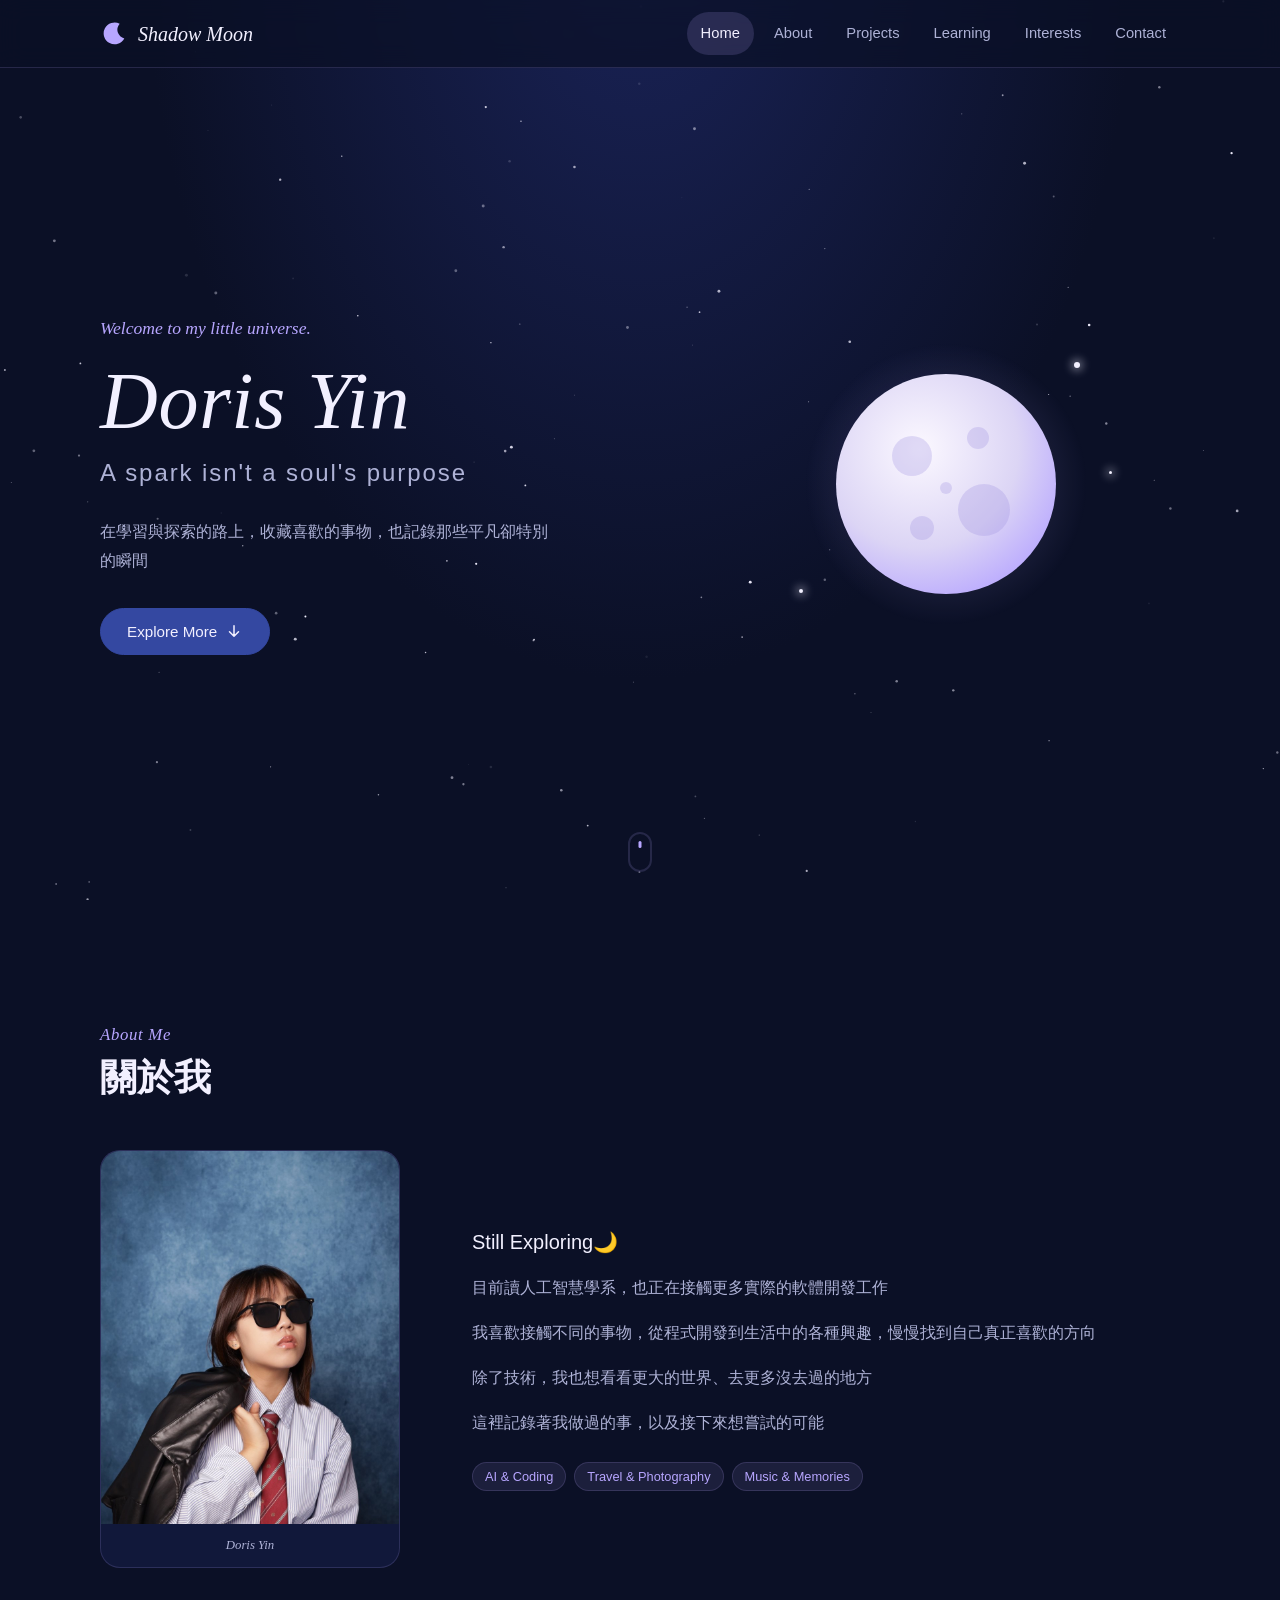
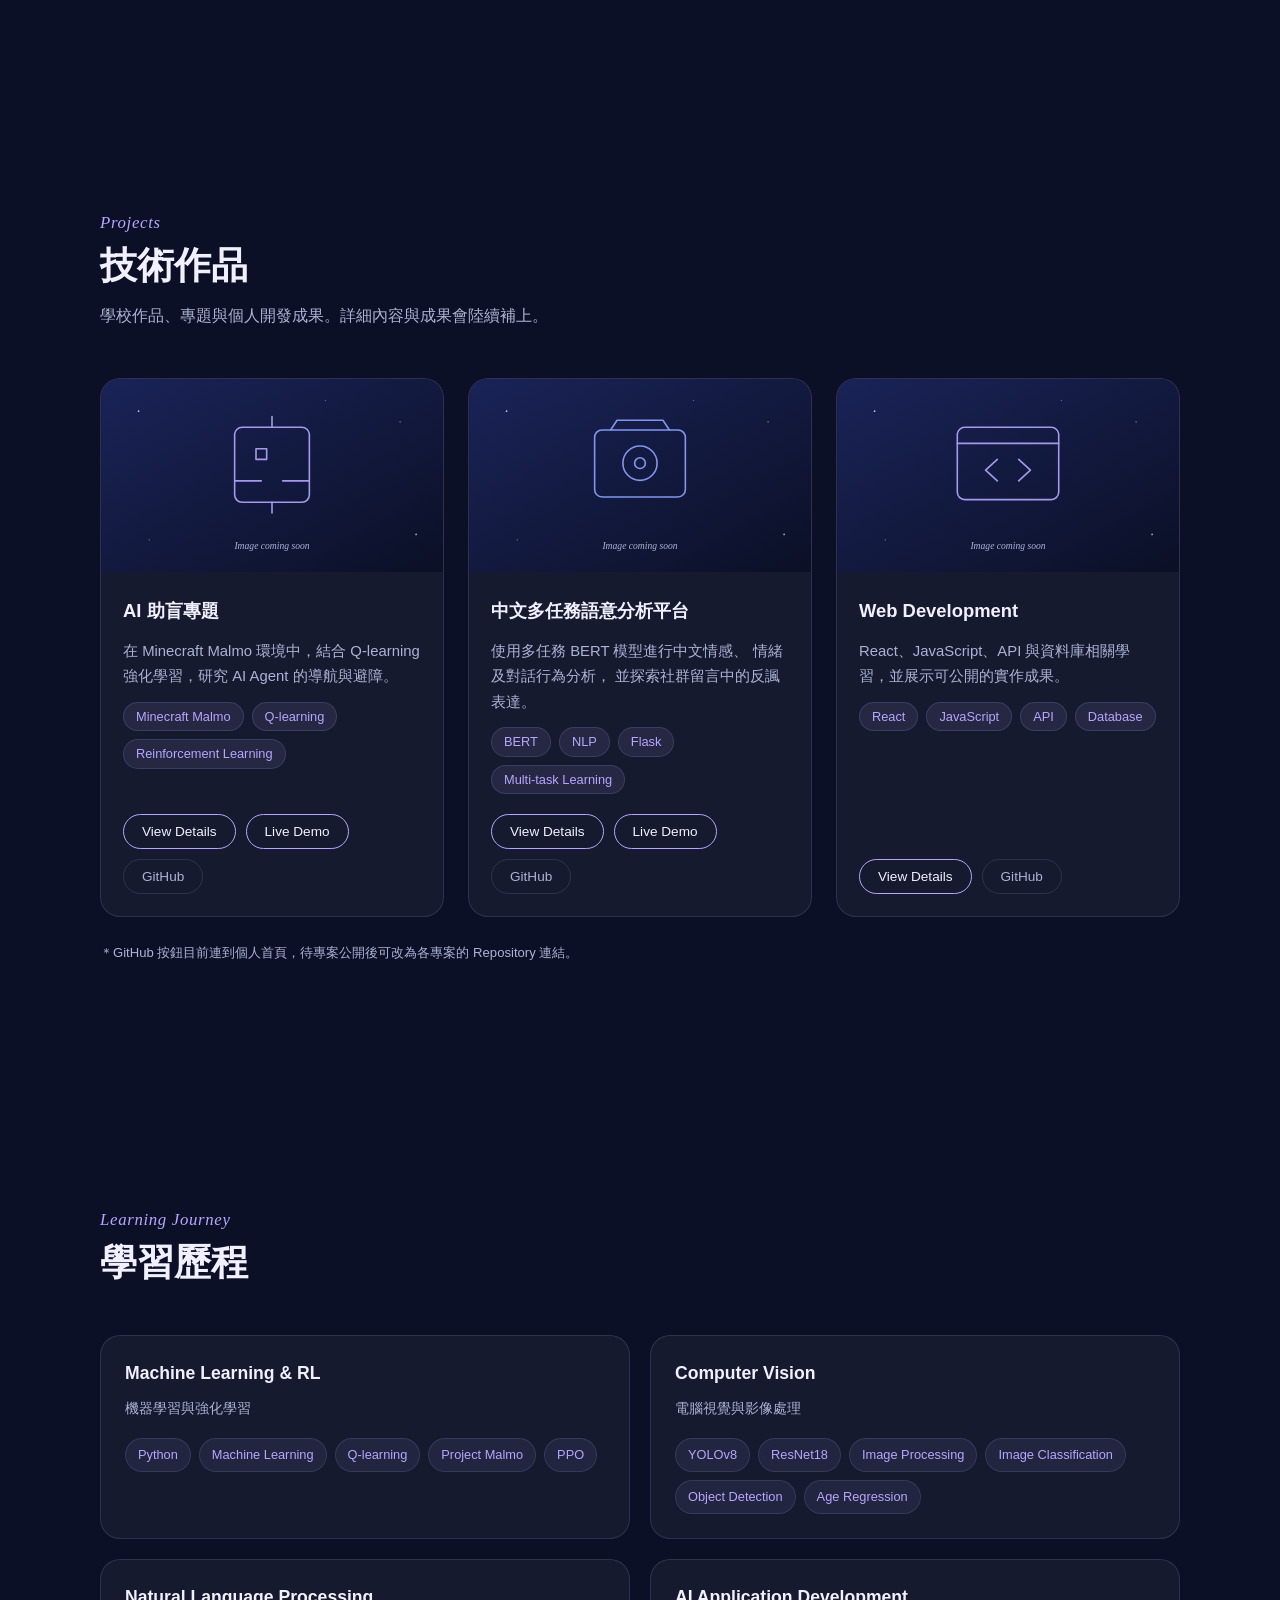
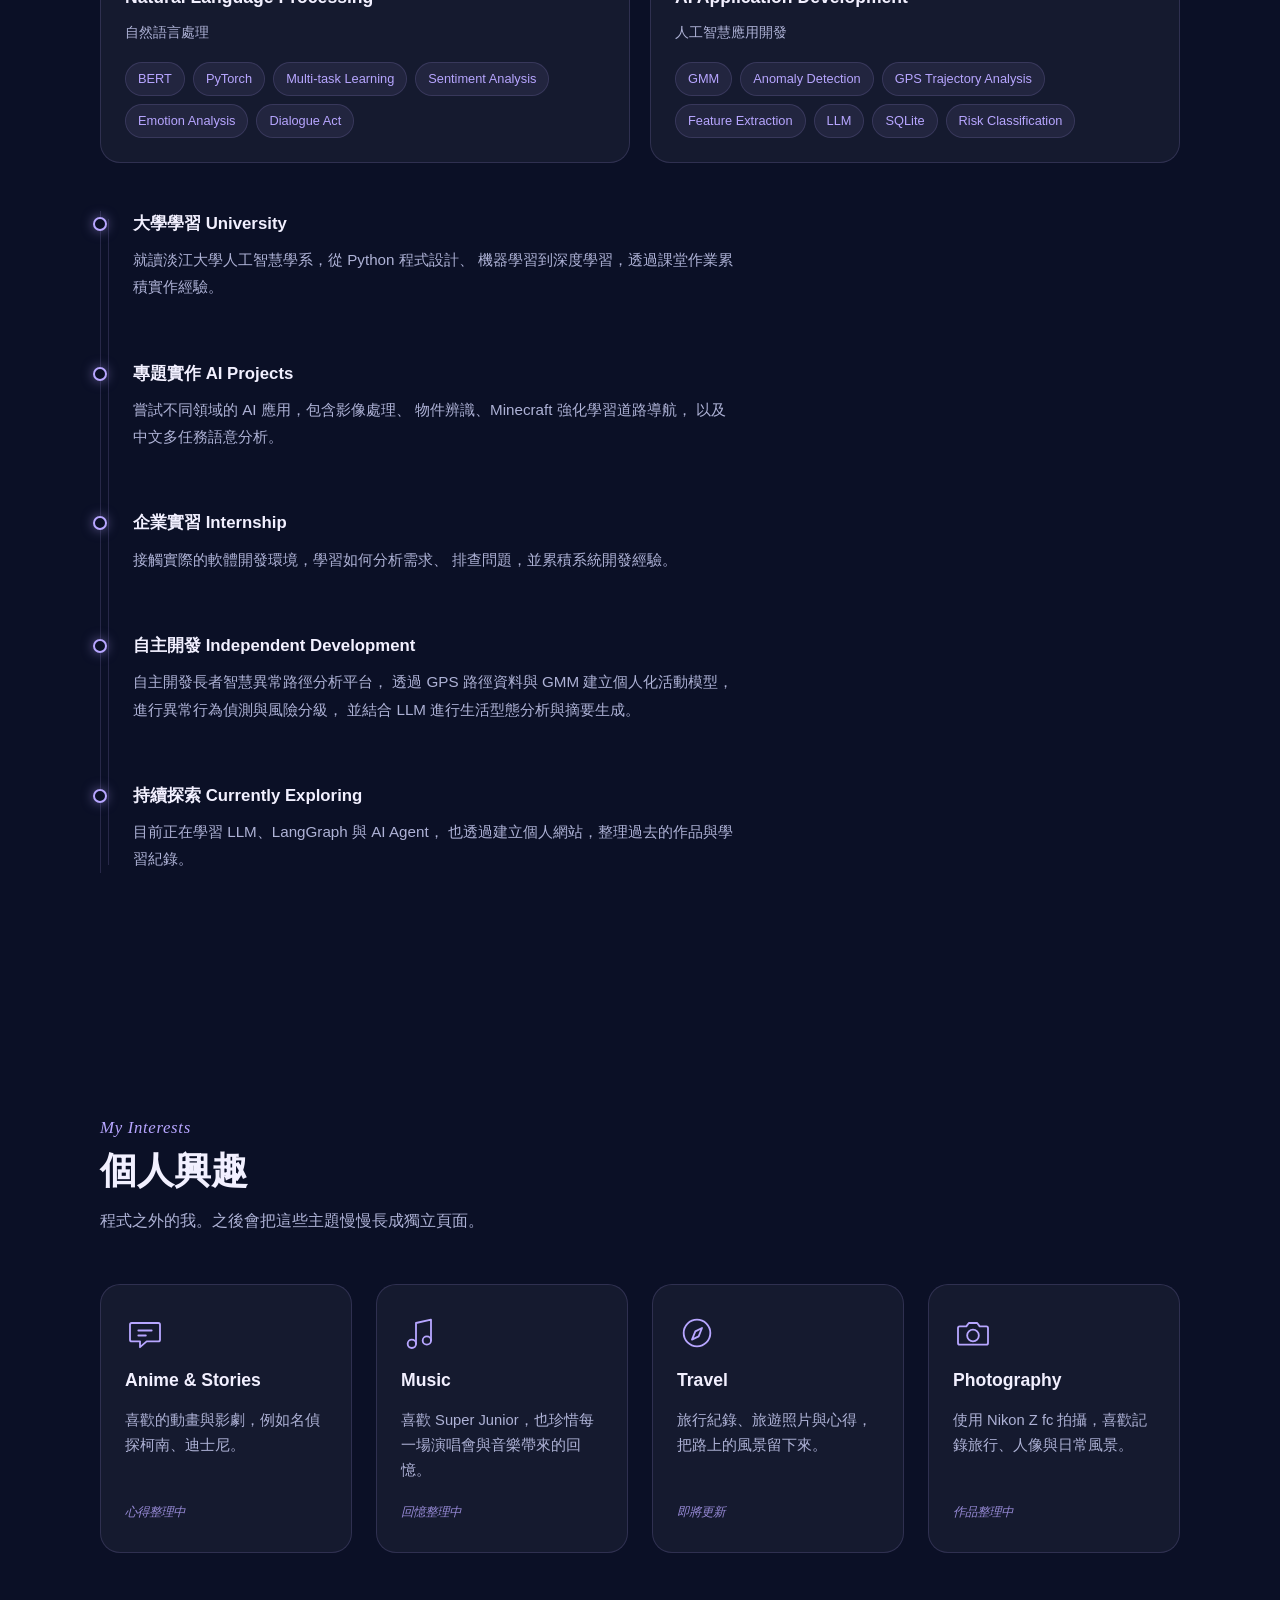
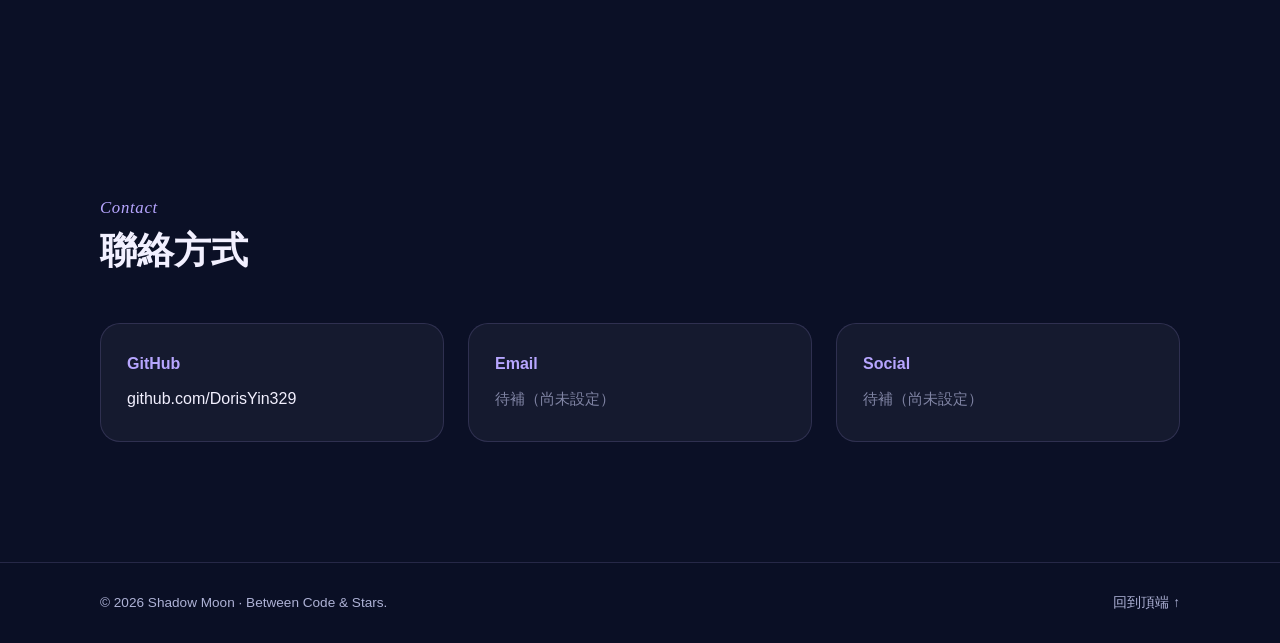
==== index.html @ 11915ebc "Update Shadow Moon" ====
<!DOCTYPE html>
<html lang="zh-Hant-TW">
<head>
  <meta charset="UTF-8">
  <meta name="viewport" content="width=device-width, initial-scale=1">
  <title>Shadow Moon｜Between Code &amp; Stars.</title>
  <meta name="description" content="Shadow Moon 是 DorisYin329 的個人網站：AI 與軟體開發作品、學習歷程，以及動畫、音樂、旅行與攝影的生活紀錄。">
  <meta name="author" content="DorisYin329">
  <meta name="theme-color" content="#0b1026">
  <link rel="canonical" href="https://dorisyin329.github.io/">

  <!-- Open Graph / Twitter -->
  <meta property="og:type" content="website">
  <meta property="og:site_name" content="Shadow Moon">
  <meta property="og:title" content="Shadow Moon｜Between Code & Stars.">
  <meta property="og:description" content="Welcome to my little universe. AI、程式開發與生活紀錄的個人空間。">
  <meta property="og:url" content="https://dorisyin329.github.io/">
  <meta property="og:image" content="https://dorisyin329.github.io/images/og-cover.png">
  <meta property="og:locale" content="zh_TW">
  <meta name="twitter:card" content="summary_large_image">

  <link rel="icon" href="images/favicon.svg" type="image/svg+xml">
  <link rel="stylesheet" href="css/style.css">

  <script type="application/ld+json">
  {
    "@context": "https://schema.org",
    "@type": "WebSite",
    "name": "Shadow Moon",
    "url": "https://dorisyin329.github.io/",
    "inLanguage": "zh-Hant-TW",
    "description": "個人介紹、技術作品集與生活紀錄"
  }
  </script>
</head>
<body>
  <a class="skip-link" href="#main">跳到主要內容</a>
  <canvas id="starfield" aria-hidden="true"></canvas>

  <!-- ============ Header / Nav ============ -->
  <header class="site-header" id="top">
    <div class="container header-inner">
      <a class="logo" href="#home" aria-label="Shadow Moon 回到首頁">
        <svg class="logo-mark" viewBox="0 0 32 32" width="28" height="28" aria-hidden="true">
          <path d="M22.5 4.2A12.5 12.5 0 1 0 27.8 21 10.2 10.2 0 0 1 22.5 4.2Z" fill="currentColor"/>
        </svg>
        <span class="logo-text">Shadow Moon</span>
      </a>

      <button class="nav-toggle" type="button" aria-expanded="false" aria-controls="primary-nav" aria-label="開啟選單">
        <span></span><span></span><span></span>
      </button>

      <nav id="primary-nav" class="primary-nav" aria-label="主要導覽">
        <ul>
          <li><a href="#home" data-section="home">Home</a></li>
          <li><a href="#about" data-section="about">About</a></li>
          <li><a href="#projects" data-section="projects">Projects</a></li>
          <li><a href="#learning" data-section="learning">Learning</a></li>
          <li><a href="#interests" data-section="interests">Interests</a></li>
          <li><a href="#contact" data-section="contact">Contact</a></li>
        </ul>
      </nav>
    </div>
  </header>

  <main id="main">

    <!-- ============ Home ============ -->
    <section class="hero" id="home" aria-labelledby="hero-title">
      <div class="container hero-inner">
        <div class="hero-copy">
          <p class="eyebrow">Welcome to my little universe.</p>
          <h1 id="hero-title">
            <span class="hero-brand">Doris Yin</span>
            <span class="hero-tagline">A spark isn't a soul's purpose</span>
          </h1>
          <p class="hero-text">
            在學習與探索的路上，收藏喜歡的事物，也記錄那些平凡卻特別的瞬間
          </p>
          <a class="btn btn--primary" href="#about">Explore More
            <svg viewBox="0 0 24 24" width="18" height="18" aria-hidden="true"><path d="M12 5v14m0 0-6-6m6 6 6-6" fill="none" stroke="currentColor" stroke-width="2" stroke-linecap="round" stroke-linejoin="round"/></svg>
          </a>
        </div>

        <div class="hero-visual" aria-hidden="true">
          <div class="moon-glow"></div>
          <svg class="moon" viewBox="0 0 240 240" width="240" height="240">
            <defs>
              <radialGradient id="moonFill" cx="38%" cy="34%" r="75%">
                <stop offset="0" stop-color="#fbf8ff"/>
                <stop offset="0.6" stop-color="#dcd5f5"/>
                <stop offset="1" stop-color="#b7a6ff"/>
              </radialGradient>
            </defs>
            <circle cx="120" cy="120" r="110" fill="url(#moonFill)"/>
            <g fill="#9d8fe0" opacity="0.28">
              <circle cx="86" cy="92" r="20"/>
              <circle cx="152" cy="74" r="11"/>
              <circle cx="158" cy="146" r="26"/>
              <circle cx="96" cy="164" r="12"/>
              <circle cx="120" cy="124" r="6"/>
            </g>
          </svg>
          <span class="orbit-star s1"></span>
          <span class="orbit-star s2"></span>
          <span class="orbit-star s3"></span>
        </div>
      </div>
      <a class="scroll-hint" href="#about" aria-label="往下捲動到 About"><span></span></a>
    </section>

    <!-- ============ About ============ -->
    <section class="section" id="about" aria-labelledby="about-title">
      <div class="container">
        <header class="section-head reveal">
          <p class="section-kicker">About Me</p>
          <h2 id="about-title">關於我</h2>
        </header>

        <div class="about-grid">
          <figure class="about-photo reveal">
            <img src="images/profile.jpg" alt="Doris Yin 的個人照片" width="900" height="1138" loading="lazy">
            <figcaption>Doris Yin</figcaption>
          </figure>

          <div class="about-body reveal">
            <p class="lead">Still Exploring🌙</p>
            <p>目前讀人工智慧學系，也正在接觸更多實際的軟體開發工作</p>
            <p>我喜歡接觸不同的事物，從程式開發到生活中的各種興趣，慢慢找到自己真正喜歡的方向</p>
            <p>除了技術，我也想看看更大的世界、去更多沒去過的地方</p>
            <p>這裡記錄著我做過的事，以及接下來想嘗試的可能</p>
            <ul class="chip-row" aria-label="關鍵字">
              <li>AI &amp; Coding</li>
              <li>Travel &amp; Photography</li>
              <li>Music &amp; Memories</li>
            </ul>
          </div>
        </div>
      </div>
    </section>

    <!-- ============ Projects ============ -->
    <section class="section" id="projects" aria-labelledby="projects-title">
      <div class="container">
        <header class="section-head reveal">
          <p class="section-kicker">Projects</p>
          <h2 id="projects-title">技術作品</h2>
          <p class="section-desc">學校作品、專題與個人開發成果。詳細內容與成果會陸續補上。</p>
        </header>

        <div class="card-grid card-grid--3">

          <article class="card project-card reveal">
            <img class="card-media" src="images/project-ai-guide.svg" alt="AI 助盲專題示意圖（佔位圖）" width="640" height="360" loading="lazy">
            <div class="card-body">
              <h3>AI 助盲專題</h3>
              <p>在 Minecraft Malmo 環境中，結合 Q-learning 強化學習，研究 AI Agent 的導航與避障。</p>
              <ul class="tags" aria-label="技術標籤">
                <li>Minecraft Malmo</li><li>Q-learning</li><li>Reinforcement Learning</li>
              </ul>
              <div class="card-actions">
                  <a class="btn btn--small"
                     href="projects/ai-navigation/index.html">
                      View Details
                  </a>

                  <a class="btn btn--small"
                      href="projects/ai-navigation/index.html#demo">
                      Live Demo
                  </a>

                  <a class="btn btn--small btn--ghost"
                      href="https://github.com/DorisYin329/ai-crosswalk-navigation"
                      target="_blank" rel="noopener noreferrer">
                      GitHub
                  </a>
              </div>
            </div>
          </article>

          
          <article class="card project-card reveal">

              <img class="card-media"
                   src="images/project-computer-vision.svg"
                   alt="中文多任務語意分析平台"
                   width="640"
                   height="360"
                   loading="lazy">

              <div class="card-body">

                  <h3>中文多任務語意分析平台</h3>

                  <p>
                      使用多任務 BERT 模型進行中文情感、
                      情緒及對話行為分析，
                      並探索社群留言中的反諷表達。
                  </p>

                  <ul class="tags" aria-label="技術標籤">
                      <li>BERT</li>
                      <li>NLP</li>
                      <li>Flask</li>
                      <li>Multi-task Learning</li>
                  </ul>

                  <div class="card-actions">

                      <a class="btn btn--small"
                         href="projects/sentiment-analysis/index.html">
                          View Details
                      </a>

                      <a class="btn btn--small"
                         href="projects/sentiment-analysis/index.html#demo">
                          Live Demo
                      </a>

                      <a class="btn btn--small btn--ghost"
                         href="https://github.com/DorisYin329/sentiment-irony-analysis"
                         target="_blank"
                         rel="noopener noreferrer">
                          GitHub
                      </a>

                  </div>

              </div>

          </article>


          <article class="card project-card reveal">
            <img class="card-media" src="images/project-web-dev.svg" alt="Web Development 示意圖（佔位圖）" width="640" height="360" loading="lazy">
            <div class="card-body">
              <h3>Web Development</h3>
              <p>React、JavaScript、API 與資料庫相關學習，並展示可公開的實作成果。</p>
              <ul class="tags" aria-label="技術標籤">
                <li>React</li><li>JavaScript</li><li>API</li><li>Database</li>
              </ul>
              <div class="card-actions">
                <button class="btn btn--small" type="button" data-project-details
                  data-title="Web Development"
                  data-summary="React、JavaScript、API 與資料庫相關學習，並展示可公開的實作成果。">View Details</button>
                <a class="btn btn--small btn--ghost" href="https://github.com/DorisYin329" target="_blank" rel="noopener noreferrer">GitHub</a>
              </div>
            </div>
          </article>

        </div>
        <p class="note reveal">＊GitHub 按鈕目前連到個人首頁，待專案公開後可改為各專案的 Repository 連結。</p>
      </div>
    </section>

    <!-- ============ Learning ============ -->
    <section class="section" id="learning" aria-labelledby="learning-title">
      <div class="container">
        <header class="section-head reveal">
          <p class="section-kicker">Learning Journey</p>
          <h2 id="learning-title">學習歷程</h2>
        </header>

        <div class="skill-grid">
          <article class="card skill-card reveal">
            <h3>Machine Learning &amp; RL</h3>
            <p>機器學習與強化學習</p>
            <ul class="tags" aria-label="技術標籤">
            <li>Python</li>
            <li>Machine Learning</li>
            <li>Q-learning</li>
            <li>Project Malmo</li>
            <li>PPO</li>
        </ul>

          </article>

          <!-- 電腦視覺與影像處理 -->
          <article class="skill-card reveal">

              <h3>Computer Vision</h3>

              <p>電腦視覺與影像處理</p>

              <ul class="tags" aria-label="技術標籤">
                  <li>YOLOv8</li>
                  <li>ResNet18</li>
                  <li>Image Processing</li>
                  <li>Image Classification</li>
                  <li>Object Detection</li>
                  <li>Age Regression</li>
              </ul>

          </article>

          <!-- 自然語言處理 -->
          <article class="skill-card reveal">

              <h3>Natural Language Processing</h3>

              <p>自然語言處理</p>

              <ul class="tags" aria-label="技術標籤">
                  <li>BERT</li>
                  <li>PyTorch</li>
                  <li>Multi-task Learning</li>
                  <li>Sentiment Analysis</li>
                  <li>Emotion Analysis</li>
                  <li>Dialogue Act</li>
              </ul>

          </article>

          <!-- 人工智慧應用開發 -->
          <article class="skill-card reveal">

              <h3>AI Application Development</h3>

              <p>人工智慧應用開發</p>

              <ul class="tags" aria-label="技術標籤">
                  <li>GMM</li>
                  <li>Anomaly Detection</li>
                  <li>GPS Trajectory Analysis</li>
                  <li>Feature Extraction</li>
                  <li>LLM</li>
                  <li>SQLite</li>
                  <li>Risk Classification</li>
              </ul>

            
          </article>
        </div>

        <ol class="timeline">

            <li class="reveal">
                <h3>大學學習 University</h3>
                <p>
                   就讀淡江大學人工智慧學系，從 Python 程式設計、
                   機器學習到深度學習，透過課堂作業累積實作經驗。
                </p>
            </li>

            <li class="reveal">
                <h3>專題實作 AI Projects</h3>
                <p>
                    嘗試不同領域的 AI 應用，包含影像處理、
                    物件辨識、Minecraft 強化學習道路導航，
                    以及中文多任務語意分析。
                </p>
            </li>

            <li class="reveal">
                <h3>企業實習 Internship</h3>
                <p>
                    接觸實際的軟體開發環境，學習如何分析需求、
                    排查問題，並累積系統開發經驗。
                </p>
            </li>

            <li class="reveal">
                <h3>自主開發 Independent Development</h3>
                <p>
                    自主開發長者智慧異常路徑分析平台，
                    透過 GPS 路徑資料與 GMM 建立個人化活動模型，
                    進行異常行為偵測與風險分級，
                    並結合 LLM 進行生活型態分析與摘要生成。
                </p>
            </li>

            <li class="reveal">
                <h3>持續探索 Currently Exploring</h3>
                <p>
                    目前正在學習 LLM、LangGraph 與 AI Agent，
                    也透過建立個人網站，整理過去的作品與學習紀錄。
                </p>
            </li>

        </ol>
      </div>
    </section>

    <!-- ============ Interests ============ -->
    <section class="section" id="interests" aria-labelledby="interests-title">
      <div class="container">
        <header class="section-head reveal">
          <p class="section-kicker">My Interests</p>
          <h2 id="interests-title">個人興趣</h2>
          <p class="section-desc">程式之外的我。之後會把這些主題慢慢長成獨立頁面。</p>
        </header>

        <div class="card-grid card-grid--4">
          <article class="card interest-card reveal">
            <svg class="interest-icon" viewBox="0 0 48 48" width="40" height="40" aria-hidden="true"><path d="M8 12h32a2 2 0 0 1 2 2v18a2 2 0 0 1-2 2H26l-8 7v-7H8a2 2 0 0 1-2-2V14a2 2 0 0 1 2-2Z" fill="none" stroke="currentColor" stroke-width="2.2" stroke-linejoin="round"/><path d="M16 21h16M16 27h9" stroke="currentColor" stroke-width="2.2" stroke-linecap="round"/></svg>
            <h3>Anime &amp; Stories</h3>
            <p>喜歡的動畫與影劇，例如名偵探柯南、迪士尼。</p>
            <span class="soon">心得整理中</span>
          </article>
          <article class="card interest-card reveal">
            <svg class="interest-icon" viewBox="0 0 48 48" width="40" height="40" aria-hidden="true"><path d="M18 37V12l18-4v25" fill="none" stroke="currentColor" stroke-width="2.2" stroke-linejoin="round" stroke-linecap="round"/><circle cx="13" cy="37" r="5" fill="none" stroke="currentColor" stroke-width="2.2"/><circle cx="31" cy="33" r="5" fill="none" stroke="currentColor" stroke-width="2.2"/></svg>
            <h3>Music</h3>
            <p>喜歡 Super Junior，也珍惜每一場演唱會與音樂帶來的回憶。</p>
            <span class="soon">回憶整理中</span>
          </article>
          <article class="card interest-card reveal">
            <svg class="interest-icon" viewBox="0 0 48 48" width="40" height="40" aria-hidden="true"><circle cx="24" cy="24" r="16" fill="none" stroke="currentColor" stroke-width="2.2"/><path d="m30 18-4 10-8 4 4-10 8-4Z" fill="none" stroke="currentColor" stroke-width="2.2" stroke-linejoin="round"/></svg>
            <h3>Travel</h3>
            <p>旅行紀錄、旅遊照片與心得，把路上的風景留下來。</p>
            <span class="soon">即將更新</span>
          </article>
          <article class="card interest-card reveal">
            <svg class="interest-icon" viewBox="0 0 48 48" width="40" height="40" aria-hidden="true"><path d="M8 16h8l3-4h10l3 4h8a2 2 0 0 1 2 2v18a2 2 0 0 1-2 2H8a2 2 0 0 1-2-2V18a2 2 0 0 1 2-2Z" fill="none" stroke="currentColor" stroke-width="2.2" stroke-linejoin="round"/><circle cx="24" cy="27" r="7" fill="none" stroke="currentColor" stroke-width="2.2"/></svg>
            <h3>Photography</h3>
            <p>使用 Nikon Z fc 拍攝，喜歡記錄旅行、人像與日常風景。</p>
            <span class="soon">作品整理中</span>
          </article>
        </div>
      </div>
    </section>

    <!-- ============ Contact ============ -->
    <section class="section" id="contact" aria-labelledby="contact-title">
      <div class="container">
        <header class="section-head reveal">
          <p class="section-kicker">Contact</p>
          <h2 id="contact-title">聯絡方式</h2>
        </header>

        <ul class="contact-list">
          <li class="card contact-card reveal">
            <h3>GitHub</h3>
            <a href="https://github.com/DorisYin329" target="_blank" rel="noopener noreferrer">github.com/DorisYin329</a>
          </li>
          <li class="card contact-card contact-card--empty reveal">
            <h3>Email</h3>
            <!-- 填入後：<a href="mailto:你的信箱">你的信箱</a> -->
            <span>待補（尚未設定）</span>
          </li>
          <li class="card contact-card contact-card--empty reveal">
            <h3>Social</h3>
            <!-- 例如 Instagram、LinkedIn 等，填入後改成 <a> 連結 -->
            <span>待補（尚未設定）</span>
          </li>
        </ul>
      </div>
    </section>

  </main>

  <footer class="site-footer">
    <div class="container footer-inner">
      <p>© <span id="year">2026</span> Shadow Moon · Between Code &amp; Stars.</p>
      <a href="#top">回到頂端 ↑</a>
    </div>
  </footer>

  <!-- 專案詳情視窗 -->
  <dialog class="modal" id="project-dialog" aria-labelledby="dialog-title">
    <form method="dialog">
      <button class="modal-close" aria-label="關閉">×</button>
    </form>
    <h3 id="dialog-title"></h3>
    <p id="dialog-summary"></p>
    <p class="modal-placeholder">詳細內容、成果與連結整理中，之後會補上。</p>
  </dialog>

  <noscript><style>.reveal{opacity:1!important;transform:none!important}</style></noscript>
  <script src="js/main.js" defer></script>
</body>
</html>
---- css/style.css ----
/* =========================================================
   Shadow Moon — style.css
   結構：1.Tokens 2.Base 3.Layout 4.Header 5.Hero 6.Sections
         7.Cards 8.Timeline 9.Contact 10.Footer/Modal 11.Motion
   ========================================================= */

/* 1. Design tokens ------------------------------------------------ */
:root {
  --bg: #0b1026;
  --bg-soft: #11183a;
  --royal: #3448a1;
  --moon: #b7a6ff;
  --text: #f2f0ff;
  --text-muted: #aeb2d6;
  --card: rgba(255, 255, 255, 0.045);
  --card-hover: rgba(255, 255, 255, 0.075);
  --line: rgba(183, 166, 255, 0.16);

  --radius: 20px;
  --radius-sm: 12px;
  --space-section: clamp(72px, 10vw, 120px);
  --container: 1080px;
  --header-h: 68px;

  --font-sans: -apple-system, BlinkMacSystemFont, "PingFang TC", "Noto Sans TC",
    "Microsoft JhengHei", "Segoe UI", Roboto, sans-serif;
  --font-serif: "Iowan Old Style", "Palatino Linotype", Palatino, Georgia,
    "Noto Serif TC", serif;
}

/* 2. Base --------------------------------------------------------- */
*, *::before, *::after { box-sizing: border-box; }

html {
  scroll-behavior: smooth;
  scroll-padding-top: var(--header-h);
  -webkit-text-size-adjust: 100%;
}

body {
  margin: 0;
  font-family: var(--font-sans);
  line-height: 1.8;
  color: var(--text);
  background: radial-gradient(ellipse at 50% -10%, #1a2358 0%, var(--bg) 55%) fixed;
  background-color: var(--bg);
  overflow-x: hidden;
}

img, svg { max-width: 100%; display: block; }
h1, h2, h3, p, ul, ol, figure { margin: 0; }
ul, ol { padding: 0; list-style: none; }
a { color: inherit; text-decoration: none; }

:focus-visible {
  outline: 2px solid var(--moon);
  outline-offset: 3px;
  border-radius: 6px;
}

.skip-link {
  position: absolute; left: 12px; top: -60px; z-index: 100;
  background: var(--moon); color: var(--bg);
  padding: 8px 14px; border-radius: 8px; font-weight: 600;
}
.skip-link:focus { top: 12px; }

#starfield {
  position: fixed; inset: 0; z-index: 0;
  width: 100%; height: 100%;
  pointer-events: none;
}

main, .site-footer { position: relative; z-index: 1; }

/* 3. Layout ------------------------------------------------------- */
.container {
  width: min(100% - 40px, var(--container));
  margin-inline: auto;
}

.section { padding-block: var(--space-section); }

.section-head { margin-bottom: 48px; }
.section-kicker {
  font-family: var(--font-serif);
  font-style: italic;
  color: var(--moon);
  letter-spacing: 0.04em;
  font-size: 1.05rem;
}
.section-head h2 {
  font-size: clamp(1.7rem, 4vw, 2.3rem);
  line-height: 1.3;
  margin-top: 4px;
}
.section-desc { color: var(--text-muted); margin-top: 12px; max-width: 560px; }

/* 4. Header ------------------------------------------------------- */
.site-header {
  position: fixed; top: 0; inset-inline: 0; z-index: 50;
  height: var(--header-h);
  background: rgba(11, 16, 38, 0.72);
  backdrop-filter: blur(12px);
  -webkit-backdrop-filter: blur(12px);
  border-bottom: 1px solid var(--line);
}
.header-inner {
  height: 100%;
  display: flex; align-items: center; justify-content: space-between;
}
.logo { display: inline-flex; align-items: center; gap: 10px; color: var(--moon); }
.logo-text {
  font-family: var(--font-serif); font-style: italic;
  font-size: 1.25rem; color: var(--text);
}

.primary-nav ul { display: flex; gap: 6px; }
.primary-nav a {
  display: block; padding: 8px 14px; border-radius: 999px;
  font-size: 0.92rem; color: var(--text-muted);
  transition: color .25s, background .25s;
}
.primary-nav a:hover { color: var(--text); background: var(--card-hover); }
.primary-nav a.is-active { color: var(--text); background: rgba(183, 166, 255, 0.16); }

.nav-toggle {
  display: none;
  width: 44px; height: 44px; padding: 0;
  background: none; border: 0; cursor: pointer;
  flex-direction: column; justify-content: center; align-items: center; gap: 5px;
}
.nav-toggle span {
  width: 22px; height: 2px; background: var(--text); border-radius: 2px;
  transition: transform .3s, opacity .3s;
}
.nav-toggle[aria-expanded="true"] span:nth-child(1) { transform: translateY(7px) rotate(45deg); }
.nav-toggle[aria-expanded="true"] span:nth-child(2) { opacity: 0; }
.nav-toggle[aria-expanded="true"] span:nth-child(3) { transform: translateY(-7px) rotate(-45deg); }

/* 5. Hero --------------------------------------------------------- */
.hero {
  position: relative;
  min-height: 100svh;
  display: flex; align-items: center;
  padding-top: var(--header-h);
}
.hero-inner {
  display: grid; grid-template-columns: 1.1fr 0.9fr;
  align-items: center; gap: 40px;
  padding-block: 48px;
}
.eyebrow {
  font-family: var(--font-serif); font-style: italic;
  color: var(--moon); font-size: 1.1rem; margin-bottom: 12px;
}
.hero h1 { display: flex; flex-direction: column; gap: 6px; }
.hero-brand {
  font-family: var(--font-serif); font-style: italic; font-weight: 400;
  font-size: clamp(2.8rem, 8vw, 5rem); line-height: 1.1; letter-spacing: 0.01em;
}
.hero-tagline {
  font-size: clamp(1.1rem, 2.6vw, 1.5rem);
  color: var(--text-muted); font-weight: 400; letter-spacing: 0.08em;
}
.hero-text { margin: 24px 0 32px; max-width: 460px; color: var(--text-muted); }

.hero-visual {
  position: relative; justify-self: center;
  width: min(100%, 320px); aspect-ratio: 1;
  display: grid; place-items: center;
}
.moon { width: 75%; height: auto; position: relative; animation: float 7s ease-in-out infinite; }
.moon-glow {
  position: absolute; inset: 4%;
  border-radius: 50%;
  background: radial-gradient(circle, rgba(183, 166, 255, 0.28), transparent 68%);
  animation: pulse 6s ease-in-out infinite;
}
.orbit-star {
  position: absolute; width: 6px; height: 6px; border-radius: 50%;
  background: var(--text); box-shadow: 0 0 10px 2px rgba(242, 240, 255, 0.6);
  animation: twinkle 3.5s ease-in-out infinite;
}
.orbit-star.s1 { top: 12%; right: 8%; }
.orbit-star.s2 { bottom: 16%; left: 4%; width: 4px; height: 4px; animation-delay: 1.2s; }
.orbit-star.s3 { top: 46%; right: -2%; width: 3px; height: 3px; animation-delay: 2.2s; }

.scroll-hint {
  position: absolute; bottom: 28px; left: 50%; translate: -50% 0;
  width: 24px; height: 40px; border: 2px solid var(--line); border-radius: 14px;
}
.scroll-hint span {
  position: absolute; top: 7px; left: 50%; translate: -50% 0;
  width: 3px; height: 7px; border-radius: 2px; background: var(--moon);
  animation: scroll-dot 2s ease-in-out infinite;
}

/* Buttons */
.btn {
  display: inline-flex; align-items: center; gap: 8px;
  padding: 12px 26px; border-radius: 999px;
  font: inherit; font-size: 0.95rem; font-weight: 500; line-height: 1.4;
  color: var(--text); background: transparent;
  border: 1px solid var(--moon); cursor: pointer;
  transition: transform .25s, background .25s, box-shadow .25s, color .25s;
}
.btn:hover { transform: translateY(-2px); background: rgba(183, 166, 255, 0.14); }
.btn--primary { background: var(--royal); border-color: var(--royal); }
.btn--primary:hover { background: #5873f5; box-shadow: 0 8px 24px rgba(67, 97, 238, 0.4); }
.btn--small { padding: 7px 18px; font-size: 0.85rem; }
.btn--ghost { border-color: var(--line); color: var(--text-muted); }
.btn--ghost:hover { color: var(--text); border-color: var(--moon); }

/* 6. About -------------------------------------------------------- */
.about-grid {
  display: grid; grid-template-columns: 300px 1fr; gap: clamp(32px, 6vw, 72px);
  align-items: center;
}
.about-photo {
  border-radius: var(--radius); overflow: hidden;
  background: var(--bg-soft); border: 1px solid var(--line);
}
.about-photo img { width: 100%; height: auto; aspect-ratio: 4 / 5; object-fit: cover; }
.about-photo figcaption {
  padding: 10px 16px; font-size: 0.8rem; color: var(--text-muted);
  text-align: center; font-family: var(--font-serif); font-style: italic;
}
.about-body { display: grid; gap: 16px; color: var(--text-muted); }
.about-body .lead { color: var(--text); font-size: 1.25rem; line-height: 1.6; }

.chip-row, .tags { display: flex; flex-wrap: wrap; gap: 8px; }
.chip-row { margin-top: 8px; }
.chip-row li, .tags li {
  padding: 3px 12px; border-radius: 999px; font-size: 0.8rem; line-height: 1.7;
  color: var(--moon); background: rgba(183, 166, 255, 0.1);
  border: 1px solid var(--line);
}

/* 7. Cards -------------------------------------------------------- */
.card {
  background: var(--card);
  border: 1px solid var(--line);
  border-radius: var(--radius);
  transition: transform .3s, background .3s, border-color .3s, box-shadow .3s;
}
.card:hover {
  transform: translateY(-4px);
  background: var(--card-hover);
  border-color: rgba(183, 166, 255, 0.4);
  box-shadow: 0 14px 36px rgba(0, 0, 0, 0.28);
}

.card-grid { display: grid; gap: 24px; }
.card-grid--3 { grid-template-columns: repeat(3, 1fr); }
.card-grid--4 { grid-template-columns: repeat(4, 1fr); }

.project-card { overflow: hidden; display: flex; flex-direction: column; }
.card-media { width: 100%; height: auto; aspect-ratio: 16 / 9; object-fit: cover; }
.card-body { padding: 22px; display: flex; flex-direction: column; gap: 12px; flex: 1; }
.card-body h3 { font-size: 1.15rem; }
.card-body p { color: var(--text-muted); font-size: 0.93rem; line-height: 1.7; }
.card-actions { display: flex; gap: 10px; margin-top: auto; padding-top: 8px; }
.note { margin-top: 24px; font-size: 0.82rem; color: var(--text-muted); opacity: 0.8; }

.skill-grid {
  display: grid; grid-template-columns: repeat(4, 1fr); gap: 20px;
}
.skill-card { padding: 22px; display: grid; gap: 14px; align-content: start; }
.skill-card h3 { font-size: 1rem; font-weight: 600; }

.interest-card { padding: 28px 24px; display: flex; flex-direction: column; gap: 12px; }
.interest-icon { color: var(--moon); }
.interest-card h3 { font-size: 1.1rem; }
.interest-card p { color: var(--text-muted); font-size: 0.92rem; line-height: 1.7; }
.soon {
  margin-top: auto; padding-top: 6px;
  font-size: 0.78rem; color: var(--moon); opacity: 0.8;
  font-family: var(--font-serif); font-style: italic;
}

/* 8. Timeline ----------------------------------------------------- */
.timeline {
  margin-top: 56px; position: relative;
  display: grid; gap: 28px;
  padding-left: 32px; max-width: 640px;
}
.timeline::before {
  content: ""; position: absolute; left: 7px; top: 8px; bottom: 8px;
  width: 1px; background: var(--line);
}
.timeline-item { position: relative; }
.timeline-dot {
  position: absolute; left: -32px; top: 8px;
  width: 15px; height: 15px; border-radius: 50%;
  background: var(--bg); border: 2px solid var(--moon);
  box-shadow: 0 0 12px rgba(183, 166, 255, 0.5);
}
.timeline-item h3 { font-size: 1.05rem; }
.timeline-item p { color: var(--text-muted); font-size: 0.93rem; margin-top: 4px; }

/* 9. Contact ------------------------------------------------------ */
.contact-list { display: grid; grid-template-columns: repeat(3, 1fr); gap: 24px; }
.contact-card { padding: 26px; display: grid; gap: 6px; }
.contact-card h3 { font-size: 1rem; color: var(--moon); font-weight: 600; }
.contact-card a { word-break: break-all; border-bottom: 1px solid transparent; justify-self: start; transition: border-color .25s; }
.contact-card a:hover { border-bottom-color: var(--moon); }
.contact-card--empty span { color: var(--text-muted); opacity: 0.7; font-size: 0.93rem; }

/* 10. Footer & Modal --------------------------------------------- */
.site-footer { border-top: 1px solid var(--line); padding-block: 28px; background: rgba(11, 16, 38, 0.6); }
.footer-inner {
  display: flex; justify-content: space-between; align-items: center; gap: 16px; flex-wrap: wrap;
  font-size: 0.85rem; color: var(--text-muted);
}
.footer-inner a:hover { color: var(--text); }

.modal {
  width: min(92vw, 460px); padding: 32px 28px 28px;
  color: var(--text); background: var(--bg-soft);
  border: 1px solid var(--line); border-radius: var(--radius);
  box-shadow: 0 24px 64px rgba(0, 0, 0, 0.5);
}
.modal::backdrop { background: rgba(5, 8, 22, 0.7); backdrop-filter: blur(4px); }
.modal h3 { font-size: 1.25rem; margin-bottom: 10px; }
.modal p { color: var(--text-muted); font-size: 0.95rem; }
.modal-placeholder { margin-top: 14px; font-size: 0.85rem !important; opacity: 0.75; }
.modal-close {
  position: absolute; top: 10px; right: 12px;
  width: 36px; height: 36px; border-radius: 50%;
  background: none; border: 0; color: var(--text-muted);
  font-size: 1.6rem; line-height: 1; cursor: pointer;
}
.modal-close:hover { color: var(--text); background: var(--card-hover); }

/* 11. Motion ------------------------------------------------------ */
@keyframes float { 0%, 100% { transform: translateY(0); } 50% { transform: translateY(-10px); } }
@keyframes pulse { 0%, 100% { opacity: .75; transform: scale(1); } 50% { opacity: 1; transform: scale(1.06); } }
@keyframes twinkle { 0%, 100% { opacity: .3; } 50% { opacity: 1; } }
@keyframes scroll-dot { 0% { opacity: 0; transform: translateY(0); } 40% { opacity: 1; } 100% { opacity: 0; transform: translateY(14px); } }

/* 捲動顯示：只有在 JS 啟用時才隱藏，確保無 JS 仍可閱讀 */
.js .reveal { opacity: 0; transform: translateY(24px); transition: opacity .7s ease, transform .7s ease; }
.js .reveal.is-visible { opacity: 1; transform: none; }
/* 避免 reveal 的 transform 與卡片 hover 衝突 */
.js .card.reveal.is-visible:hover { transform: translateY(-4px); }

@media (prefers-reduced-motion: reduce) {
  html { scroll-behavior: auto; }
  *, *::before, *::after { animation: none !important; transition: none !important; }
  .js .reveal { opacity: 1; transform: none; }
}

/* 12. Responsive -------------------------------------------------- */
@media (max-width: 960px) {
  .card-grid--3 { grid-template-columns: repeat(2, 1fr); }
  .card-grid--4, .skill-grid { grid-template-columns: repeat(2, 1fr); }
  .contact-list { grid-template-columns: 1fr; }
}

@media (max-width: 820px) {
  .nav-toggle { display: inline-flex; }
  .primary-nav {
    position: absolute; top: var(--header-h); inset-inline: 0;
    background: rgba(11, 16, 38, 0.97); border-bottom: 1px solid var(--line);
    padding: 12px 20px 20px;
    display: none;
  }
  .primary-nav.is-open { display: block; }
  .primary-nav ul { flex-direction: column; gap: 2px; }
  .primary-nav a { padding: 12px 14px; font-size: 1rem; }

  .hero-inner { grid-template-columns: 1fr; text-align: center; gap: 8px; }
  .hero-visual { order: -1; width: min(60vw, 240px); }
  .hero-text { margin-inline: auto; }
  .scroll-hint { display: none; }

  .about-grid { grid-template-columns: 1fr; }
  .about-photo { max-width: 260px; margin-inline: auto; }
}

@media (max-width: 600px) {
  .card-grid--3, .card-grid--4, .skill-grid { grid-template-columns: 1fr; }
  .section-head { margin-bottom: 36px; }
}

.card-actions {
    flex-wrap: wrap;
}


/* ==============================
   Learning Journey - Skill Cards
   ============================== */

.skill-grid {
    display: grid;
    grid-template-columns: repeat(2, minmax(0, 1fr));
    gap: 20px;
    margin-bottom: 40px;
}

.skill-card {
    display: flex;
    flex-direction: column;
    gap: 10px;

    padding: 24px;

    background: var(--card);
    border: 1px solid var(--line);
    border-radius: var(--radius);

    transition:
        transform 0.25s ease,
        border-color 0.25s ease,
        background 0.25s ease;
}

.skill-card:hover {
    transform: translateY(-4px);
    border-color: rgba(183, 166, 255, 0.4);
    background: rgba(183, 166, 255, 0.07);
}

.skill-card h3 {
    margin: 0;
    color: var(--text);
    font-size: 1.1rem;
    line-height: 1.5;
}

.skill-card p {
    margin: 0;
    color: var(--text-muted);
    font-size: 0.9rem;
}

.skill-card .tags {
    display: flex;
    flex-wrap: wrap;
    gap: 8px;

    margin: 6px 0 0;
    padding: 0;

    list-style: none;
}

.skill-card .tags li {
    padding: 5px 12px;

    background: rgba(183, 166, 255, 0.08);
    border: 1px solid rgba(183, 166, 255, 0.15);
    border-radius: 999px;

    color: var(--moon);
    font-size: 0.8rem;
}

/* 手機版 */

@media (max-width: 600px) {
    .skill-grid {
        grid-template-columns: 1fr;
        gap: 16px;
    }

    .skill-card {
        padding: 20px;
    }
}

/* ==============================
   Learning Journey - Timeline
   ============================== */

.timeline {
    position: relative;
    list-style: none;
    margin: 48px 0 0;
    padding: 0 0 0 32px;
    border-left: 1px solid var(--line);
}

.timeline > li {
    position: relative;
    padding: 0 0 32px;
    margin: 0;
}

/* 紫色發光圓點 */
.timeline > li::before {
    content: "";
    position: absolute;

    left: -40px;
    top: 6px;

    width: 14px;
    height: 14px;

    background: var(--bg);
    border: 2px solid var(--moon);
    border-radius: 50%;

    box-shadow: 0 0 12px rgba(183, 166, 255, 0.5);
}

/* 時間軸標題 */
.timeline > li h3 {
    margin: 0 0 10px;
    color: var(--text);
    font-size: 1.05rem;
    font-weight: 600;
    line-height: 1.5;
}

/* 時間軸內文 */
.timeline > li p {
    margin: 0;
    color: var(--text-muted);
    font-size: 0.95rem;
    line-height: 1.8;
}

/* 最後一個項目 */
.timeline > li:last-child {
    padding-bottom: 0;
}
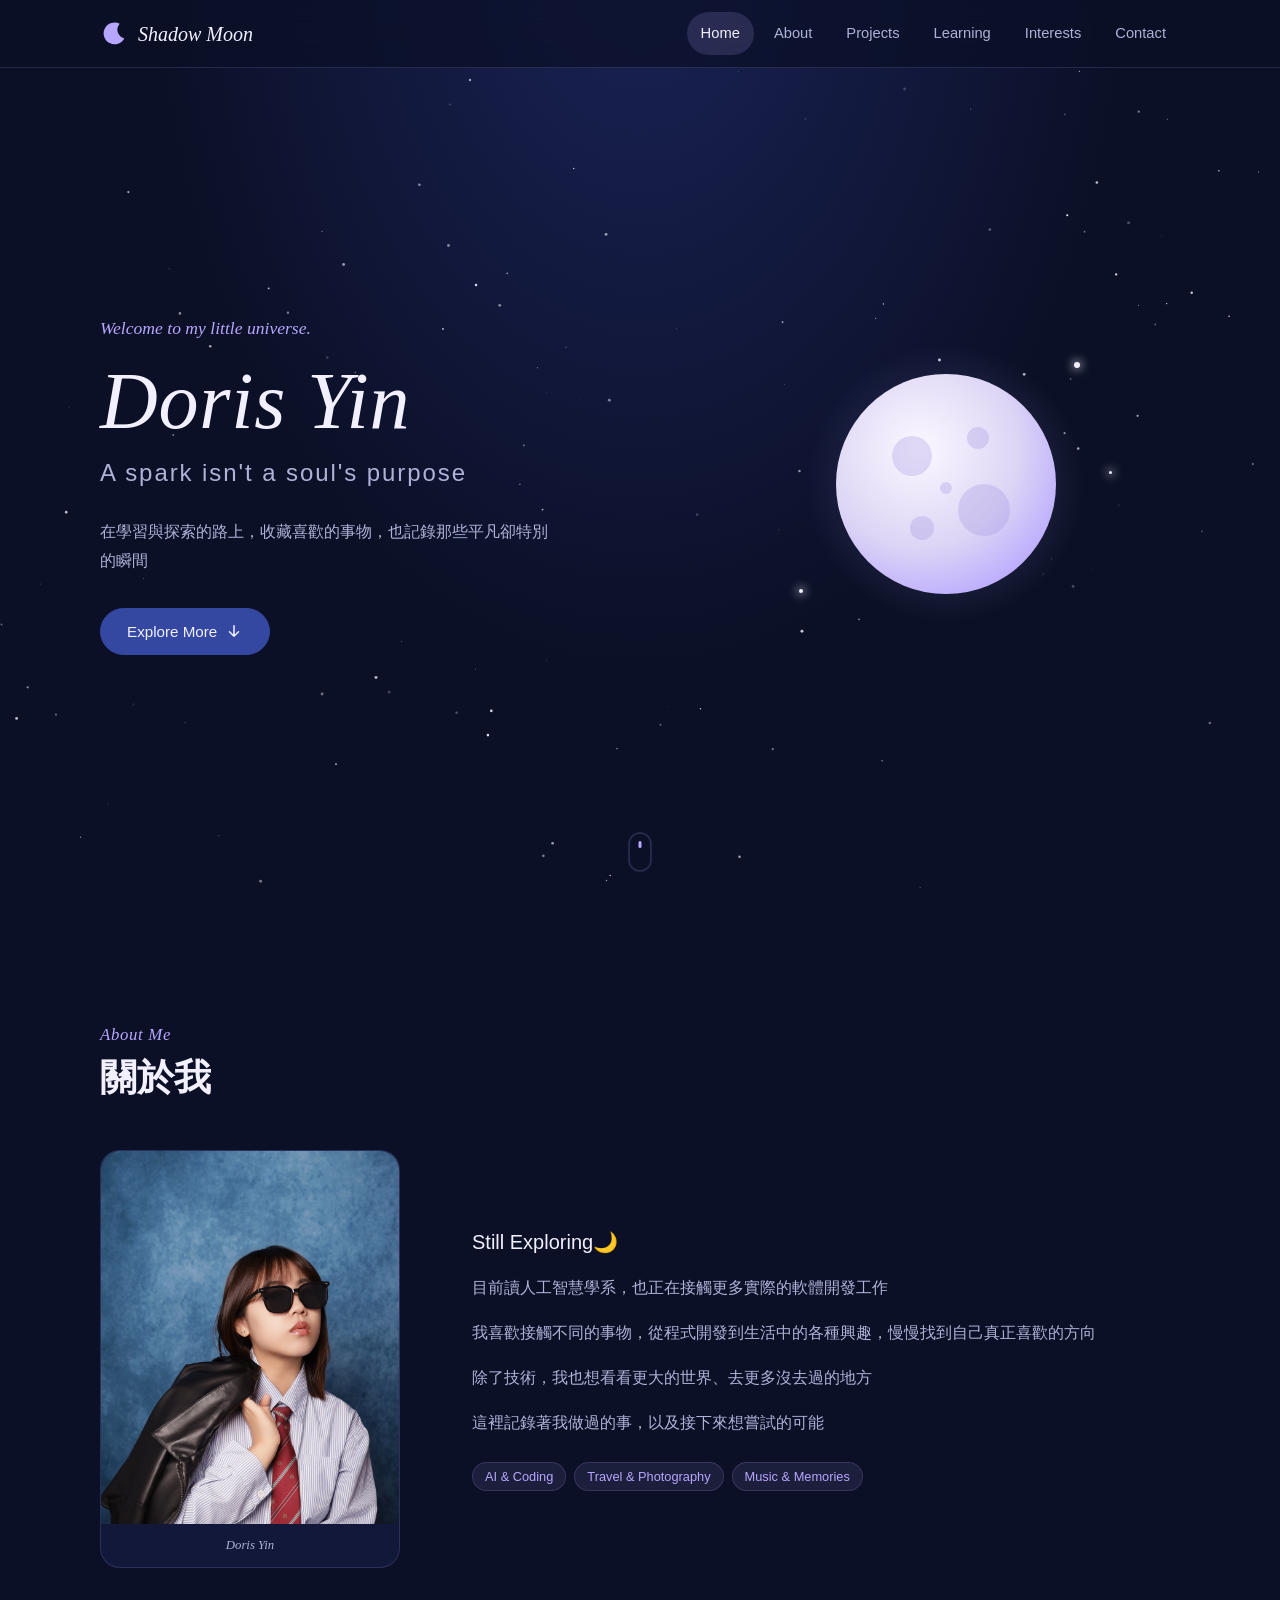
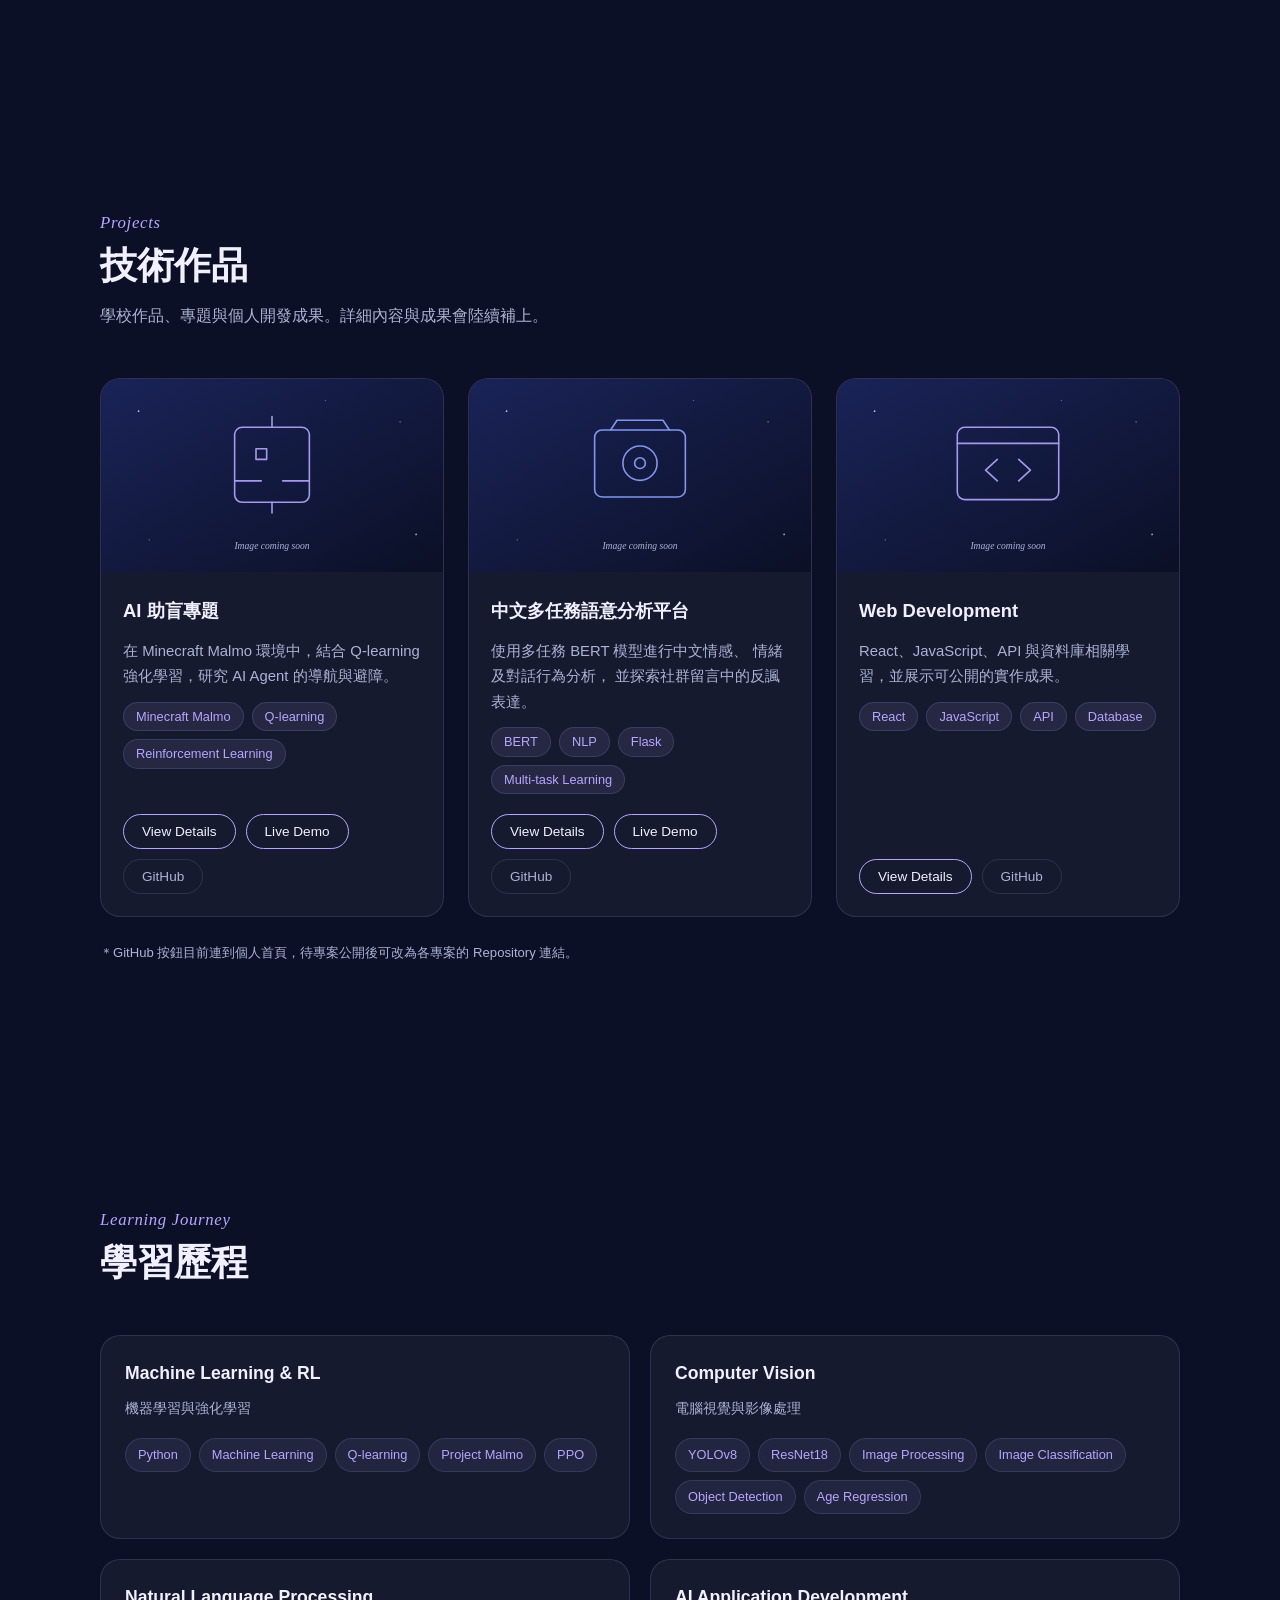
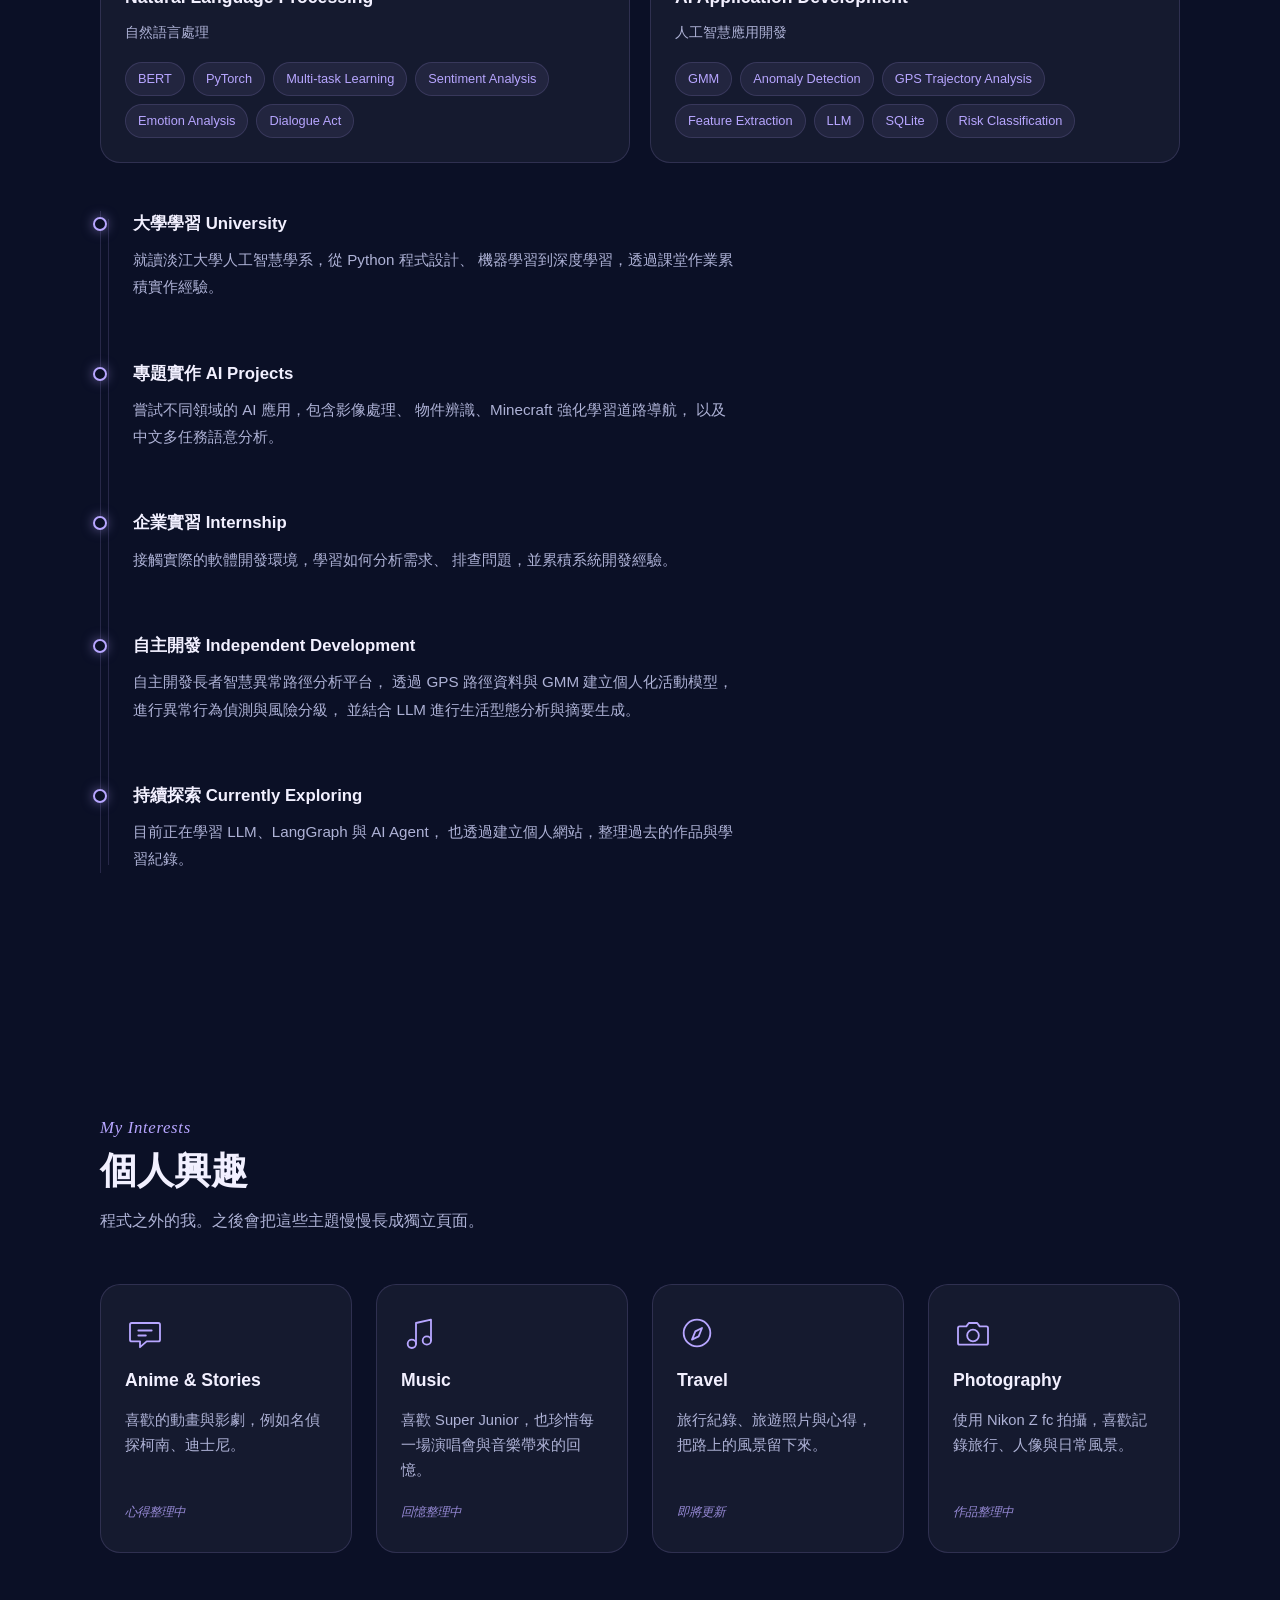
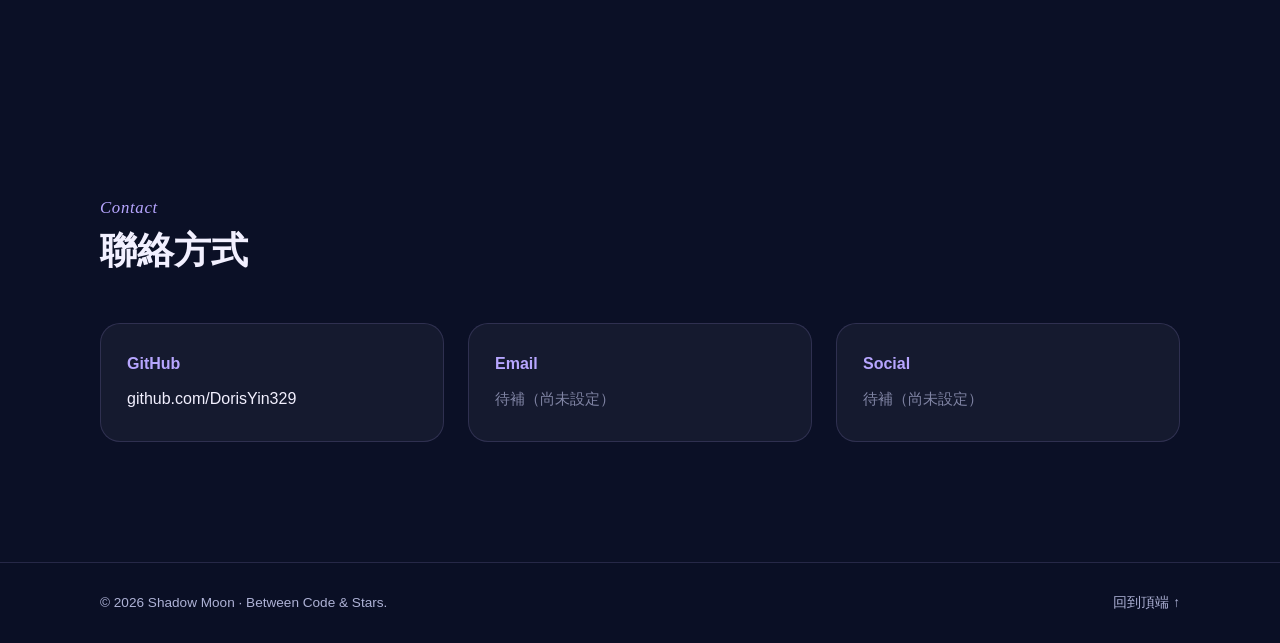
==== commit ac6c12d6: "Update profile photo" ====
--- a/index.html
+++ b/index.html
@@ -120,7 +120,7 @@
 
         <div class="about-grid">
           <figure class="about-photo reveal">
-            <img src="images/profile.jpg" alt="Doris Yin 的個人照片" width="900" height="1138" loading="lazy">
+            <img src="images/profile-new.JPG" alt="Doris Yin 的個人照片" width="900" height="1138" loading="lazy">
             <figcaption>Doris Yin</figcaption>
           </figure>
 
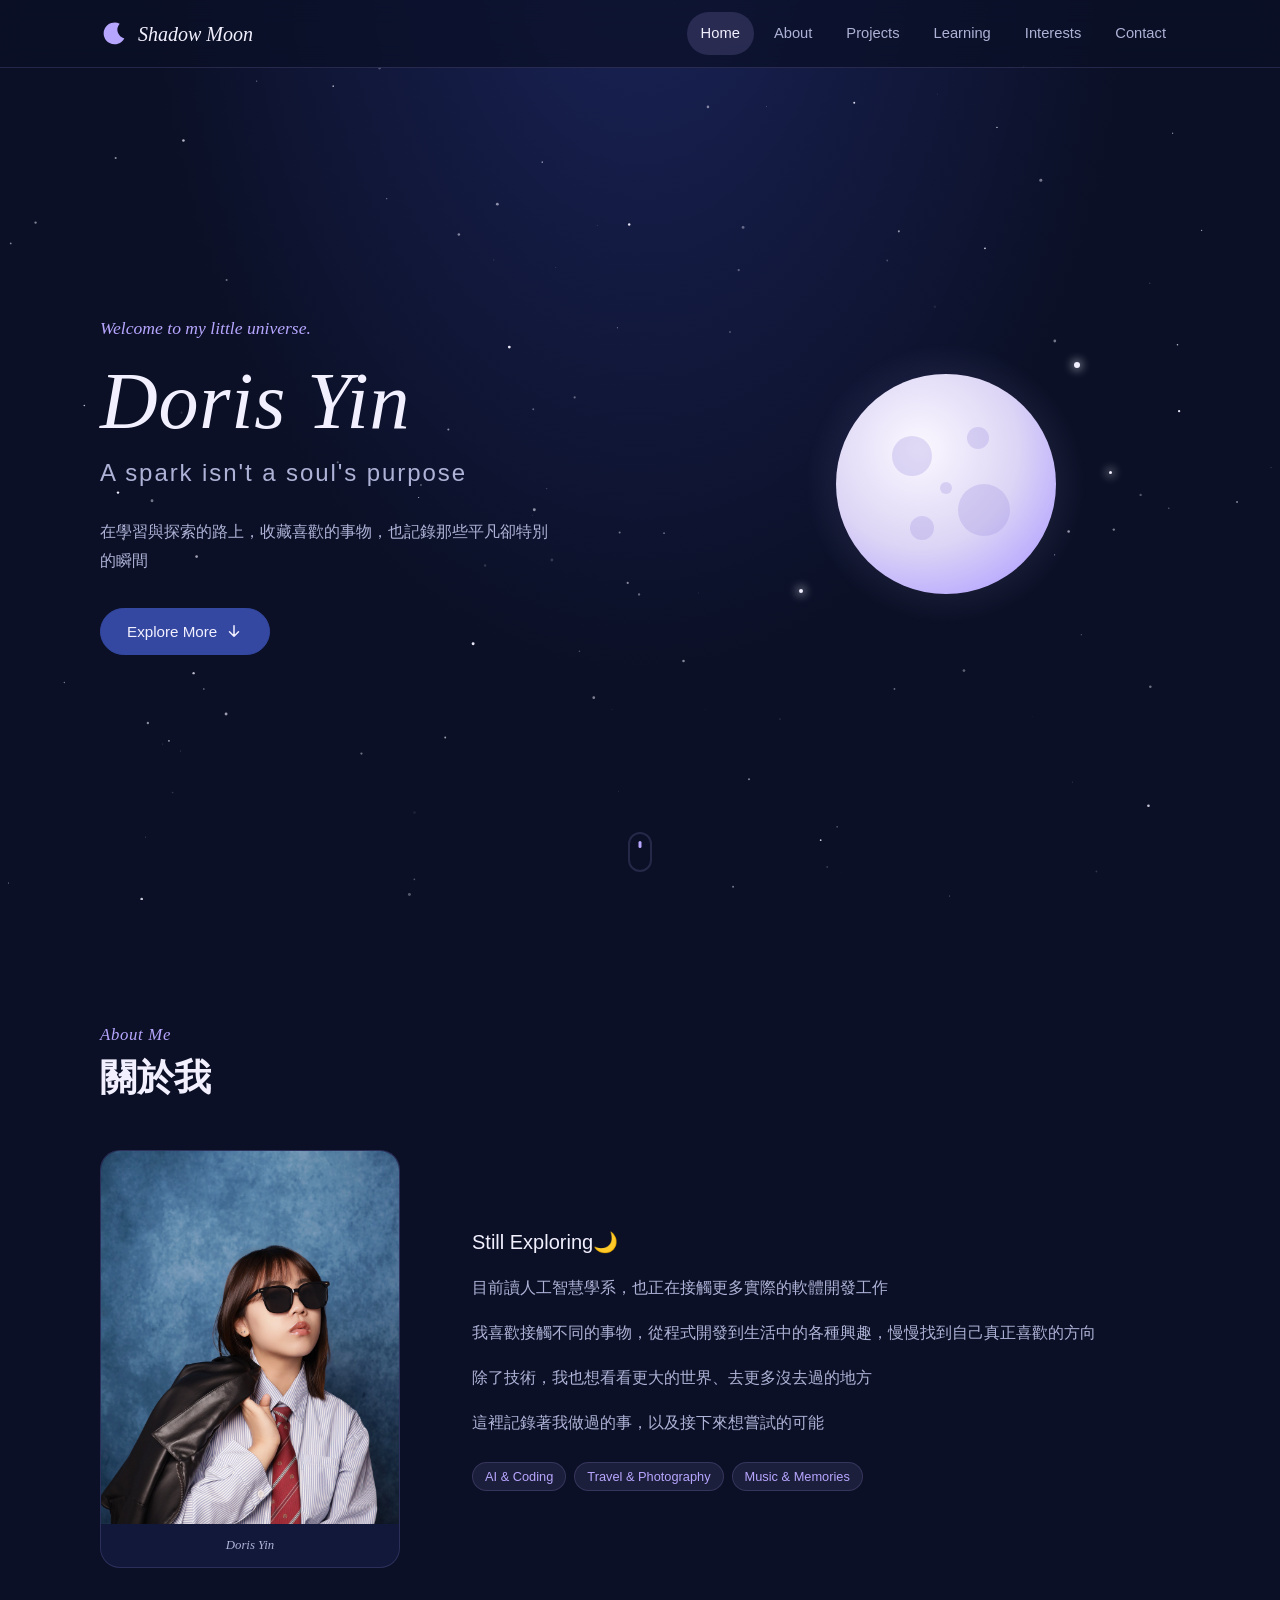
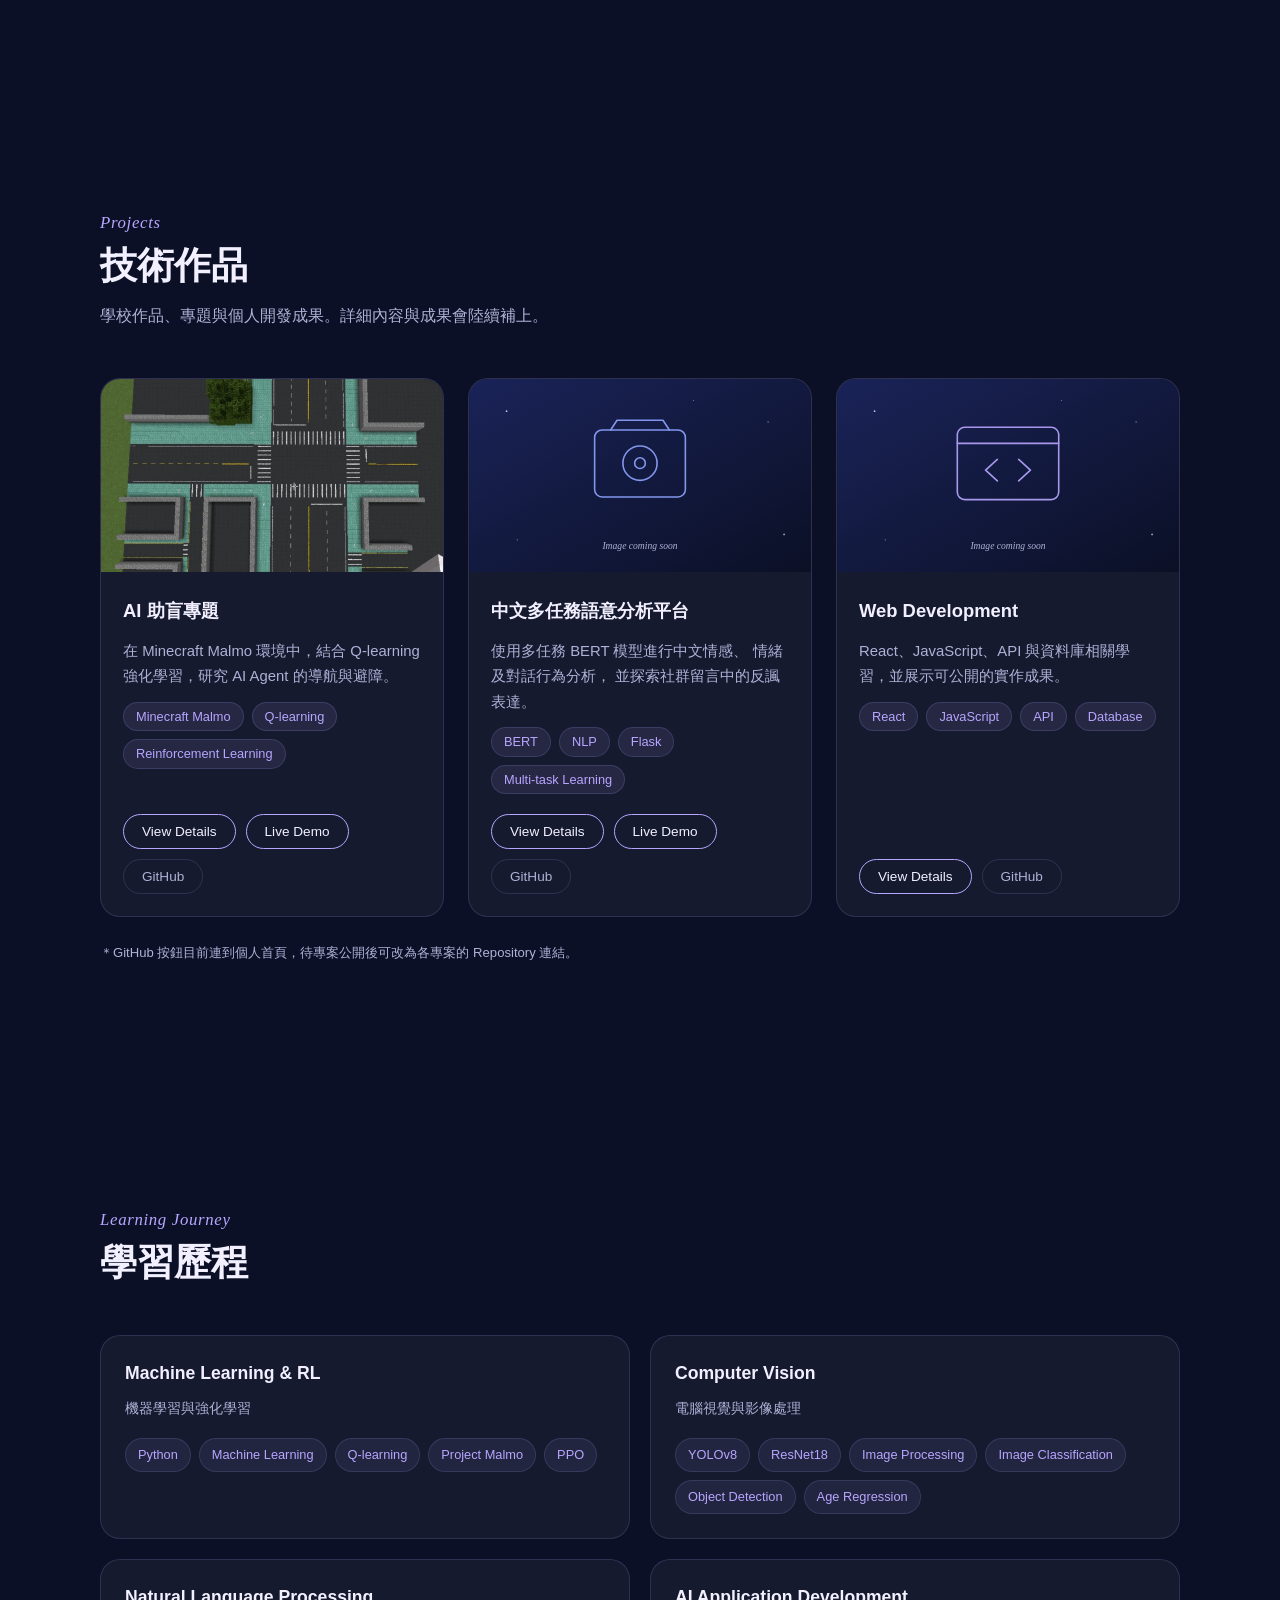
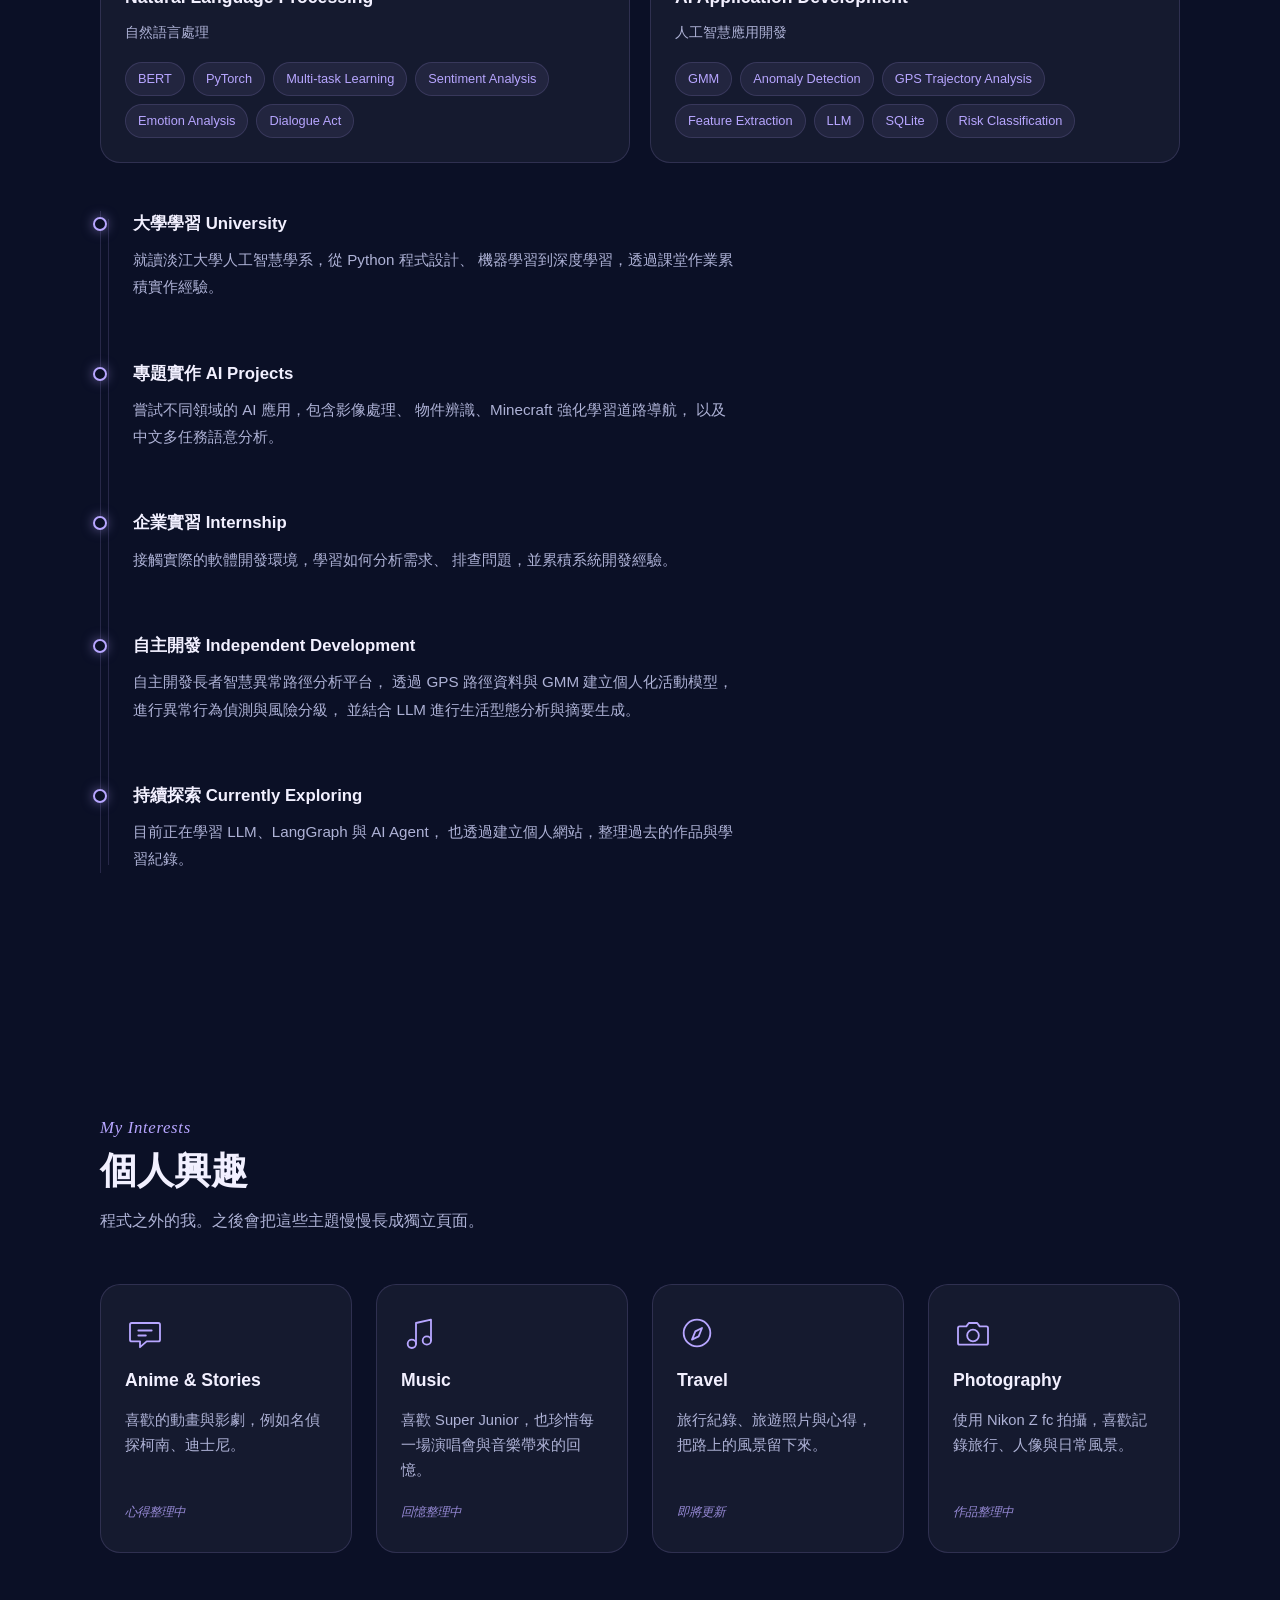
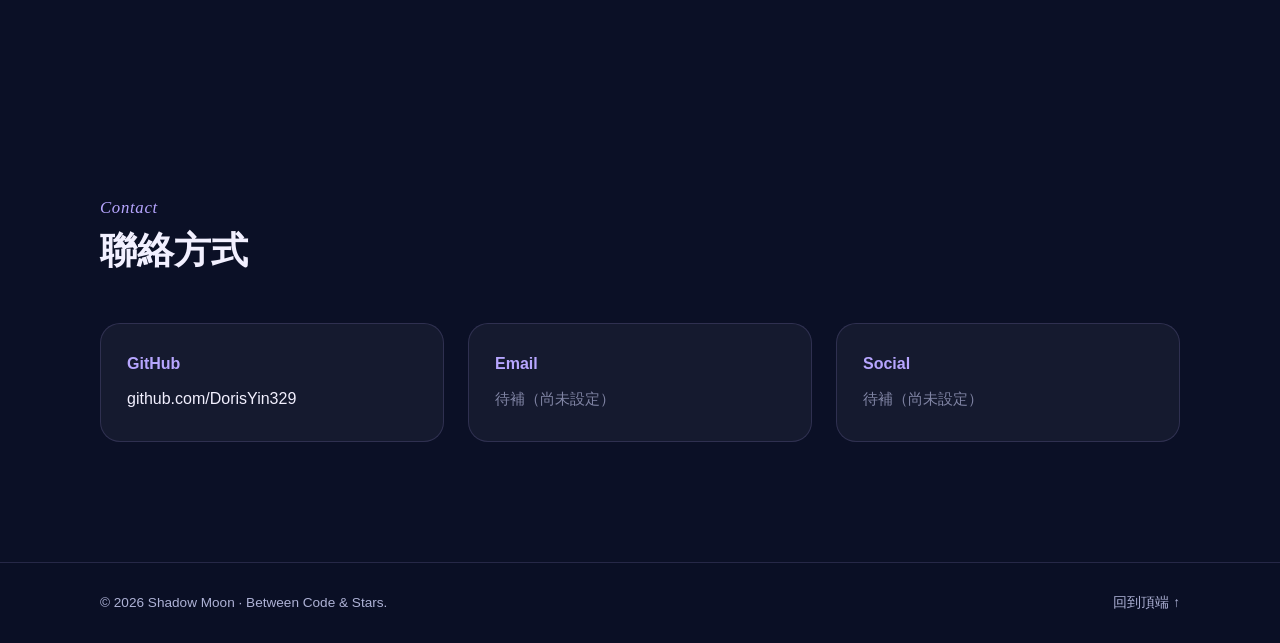
==== commit ed2ff5be: "Add Minecraft map and update project cover" ====
--- a/index.html
+++ b/index.html
@@ -152,7 +152,7 @@
         <div class="card-grid card-grid--3">
 
           <article class="card project-card reveal">
-            <img class="card-media" src="images/project-ai-guide.svg" alt="AI 助盲專題示意圖（佔位圖）" width="640" height="360" loading="lazy">
+            <img class="card-media" src="images/minecraft-map.jpg" alt="Minecraft AI 助盲道路導航模擬環境俯視圖" width="640" height="360" loading="lazy">
             <div class="card-body">
               <h3>AI 助盲專題</h3>
               <p>在 Minecraft Malmo 環境中，結合 Q-learning 強化學習，研究 AI Agent 的導航與避障。</p>
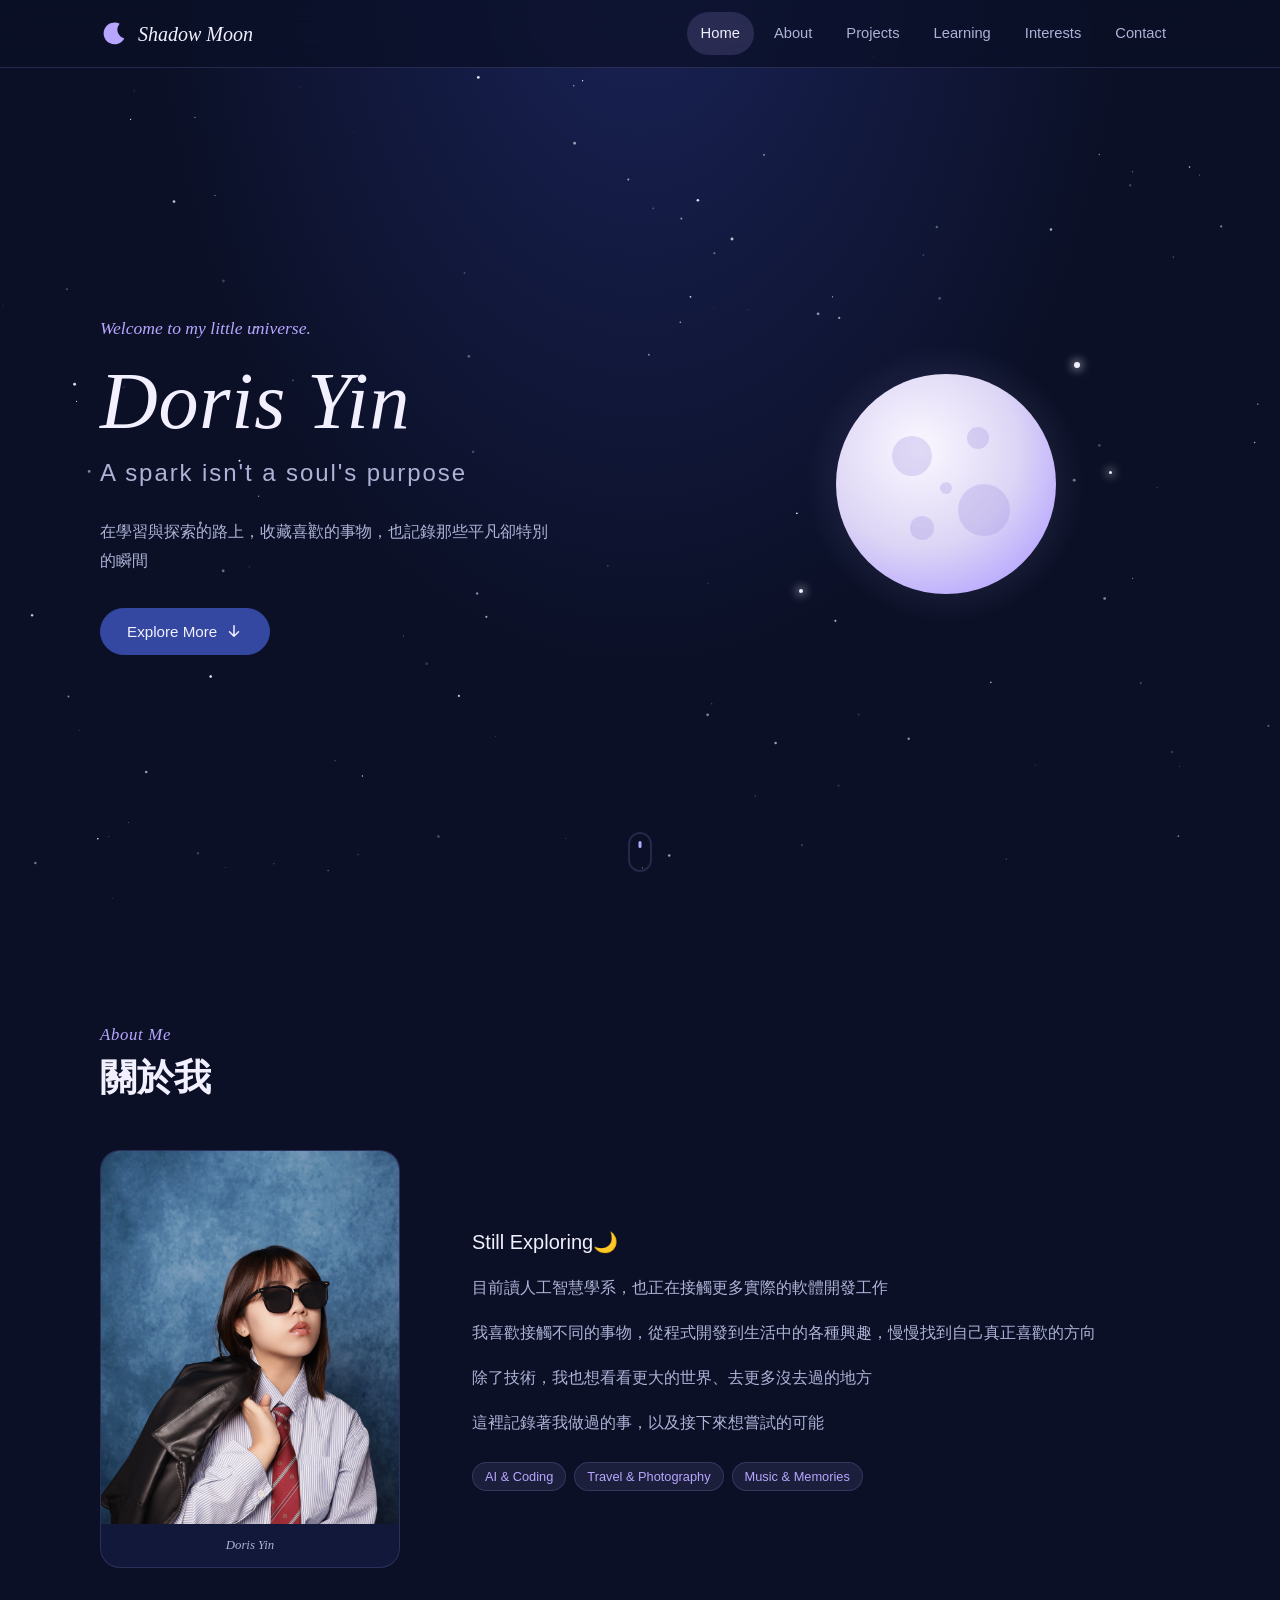
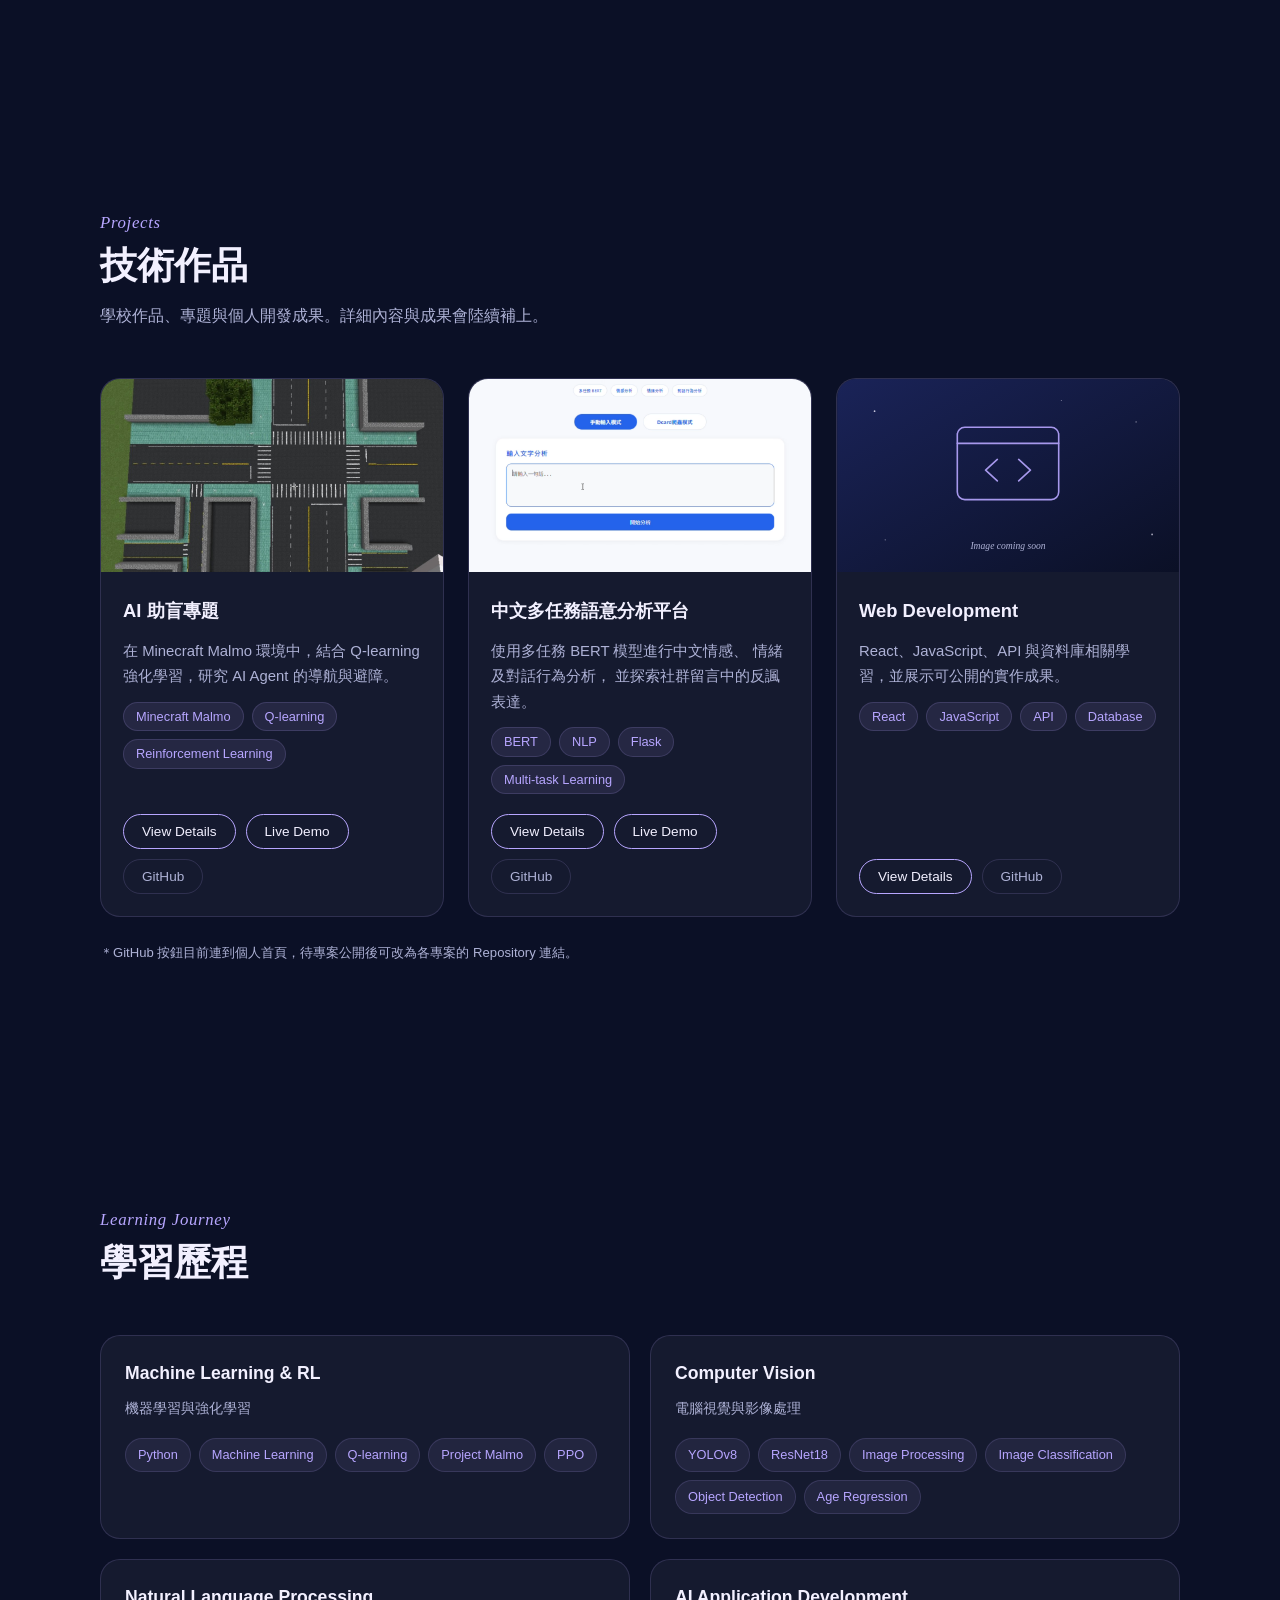
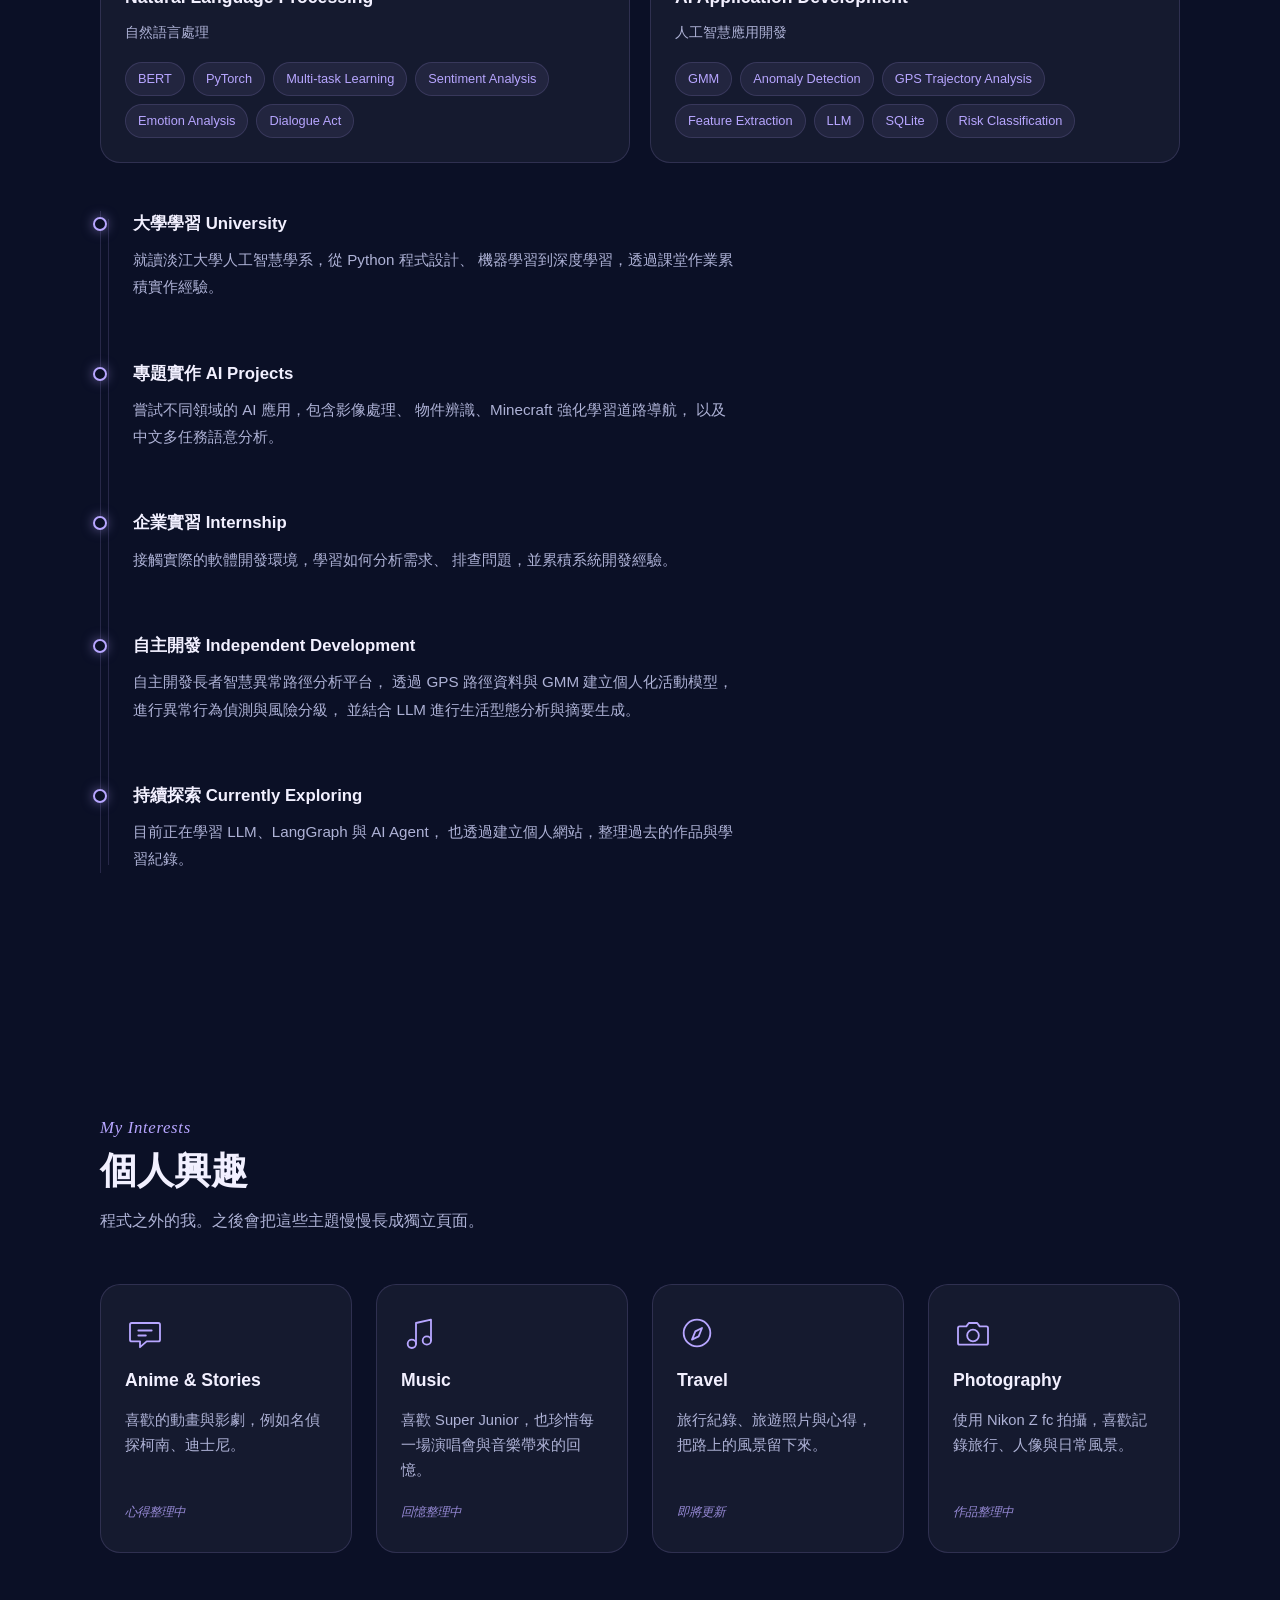
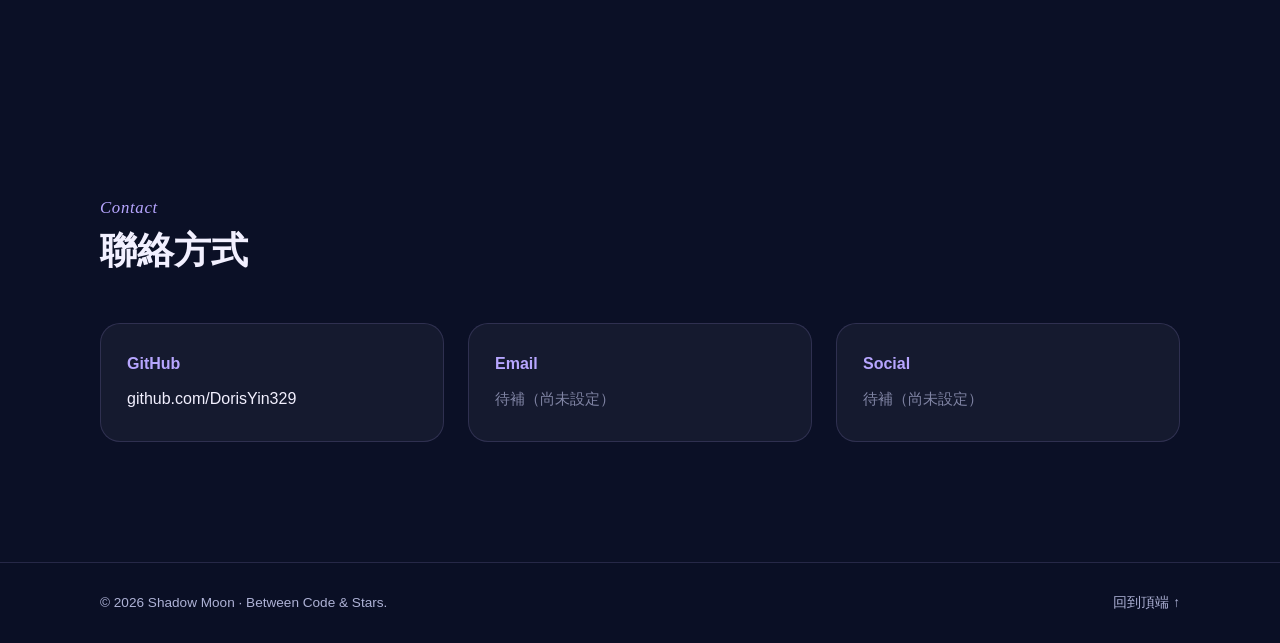
==== commit b8a591d6: "Add sentiment analysis cover and demo video" ====
--- a/index.html
+++ b/index.html
@@ -183,8 +183,8 @@
           <article class="card project-card reveal">
 
               <img class="card-media"
-                   src="images/project-computer-vision.svg"
-                   alt="中文多任務語意分析平台"
+                   src="images/sentiment-cover.png"
+                   alt="中文多任務語意分析平台操作介面"
                    width="640"
                    height="360"
                    loading="lazy">
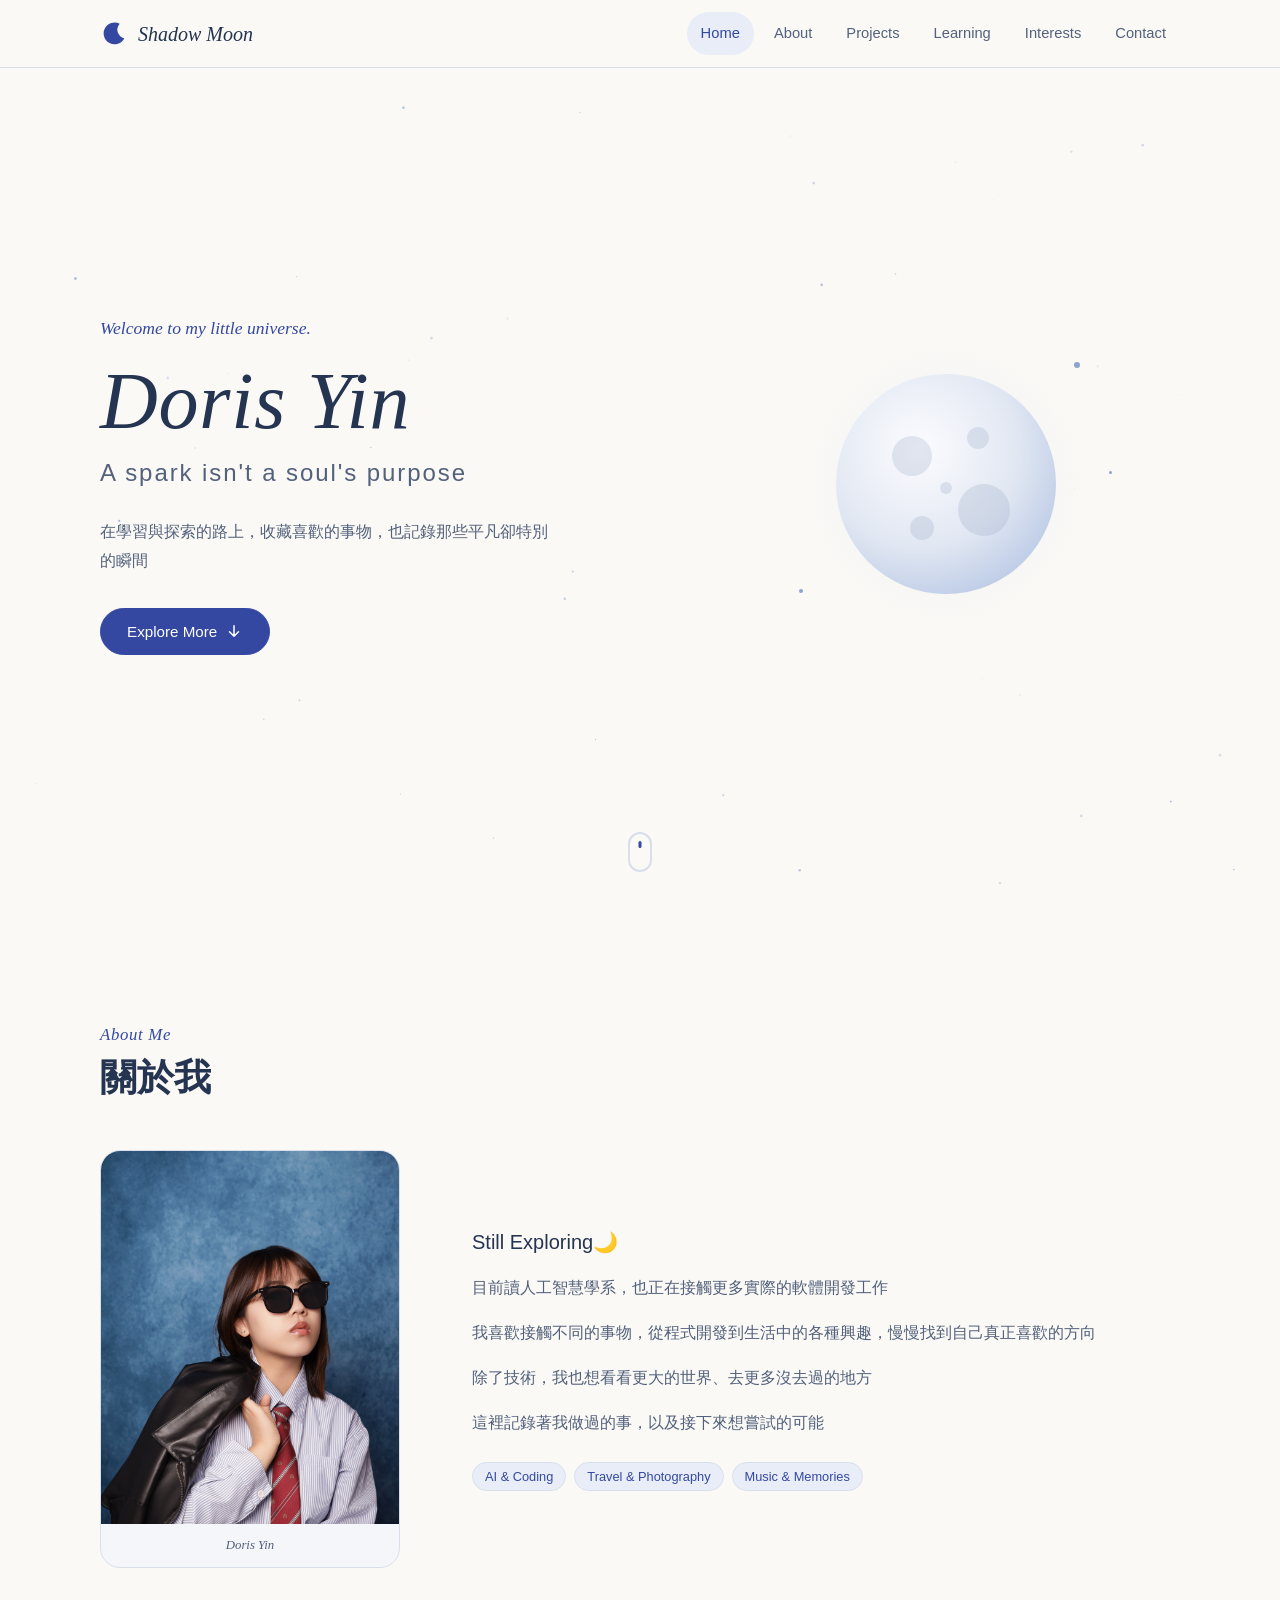
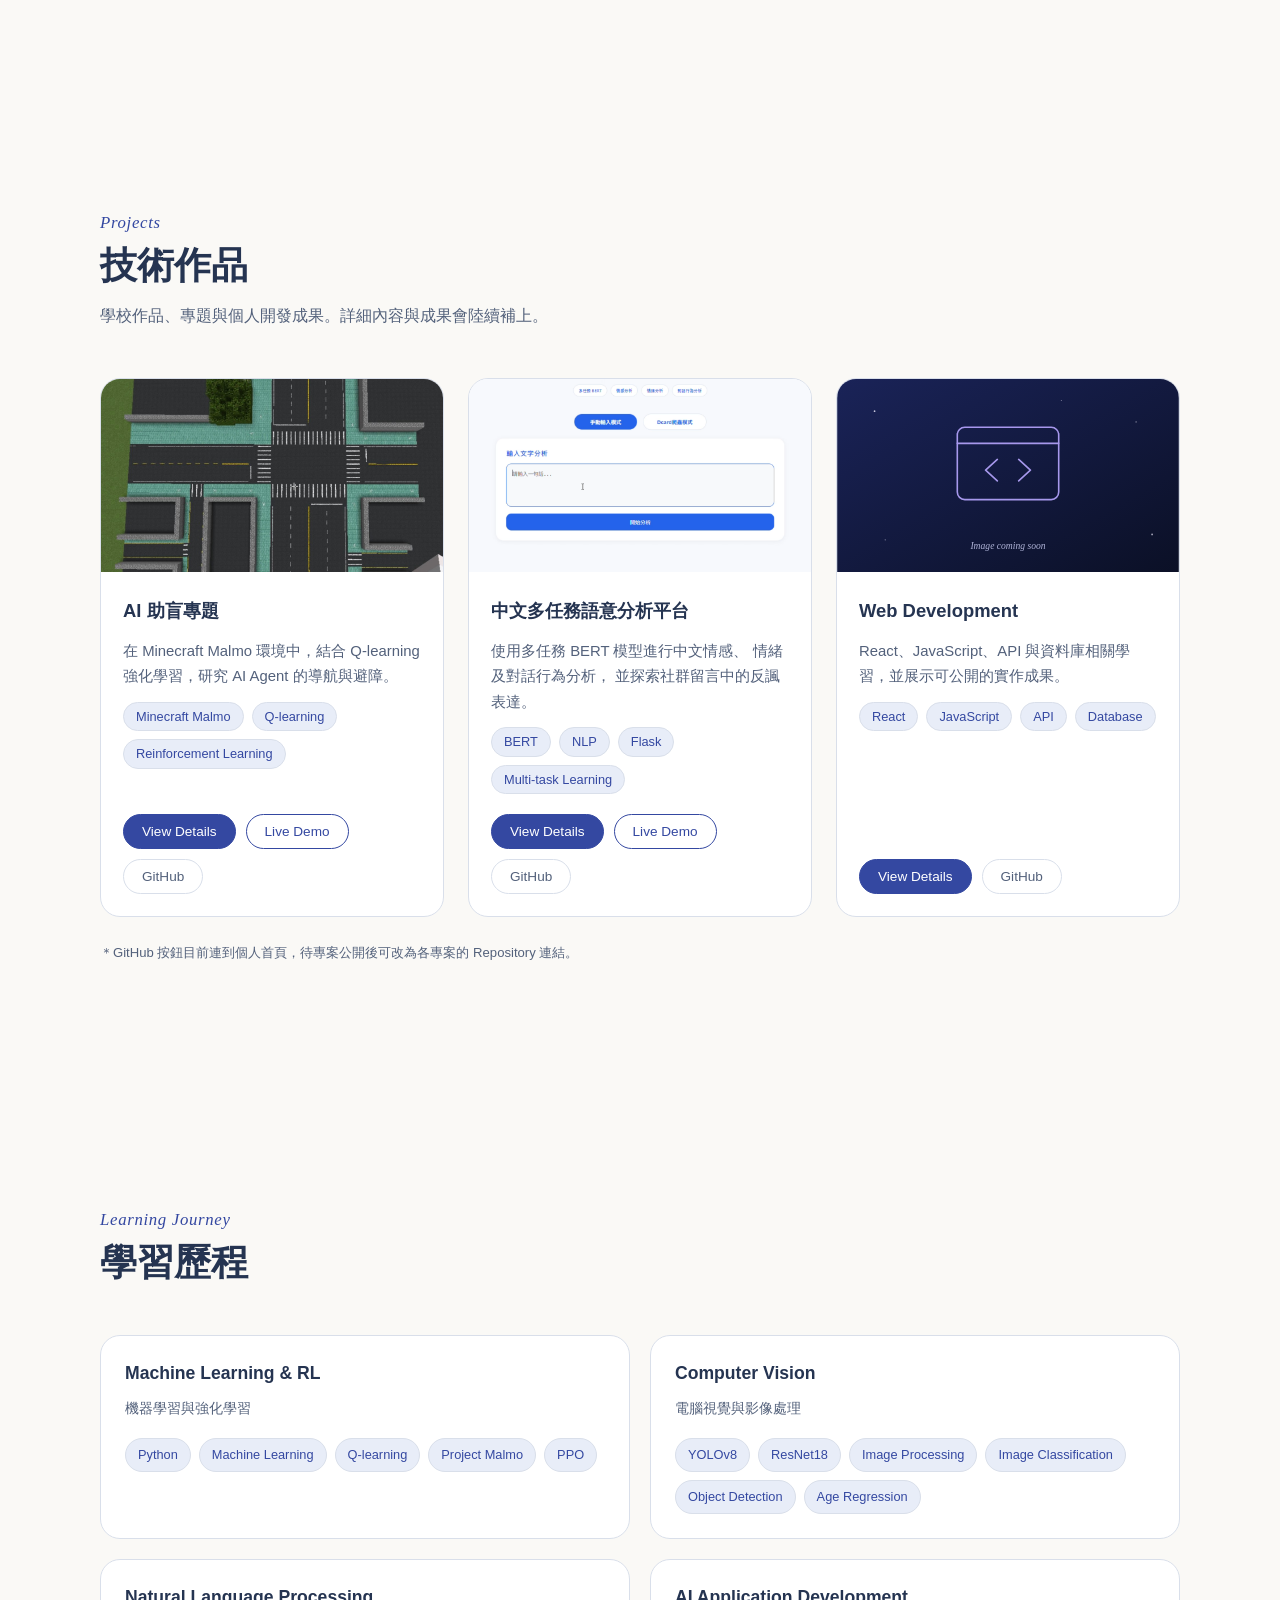
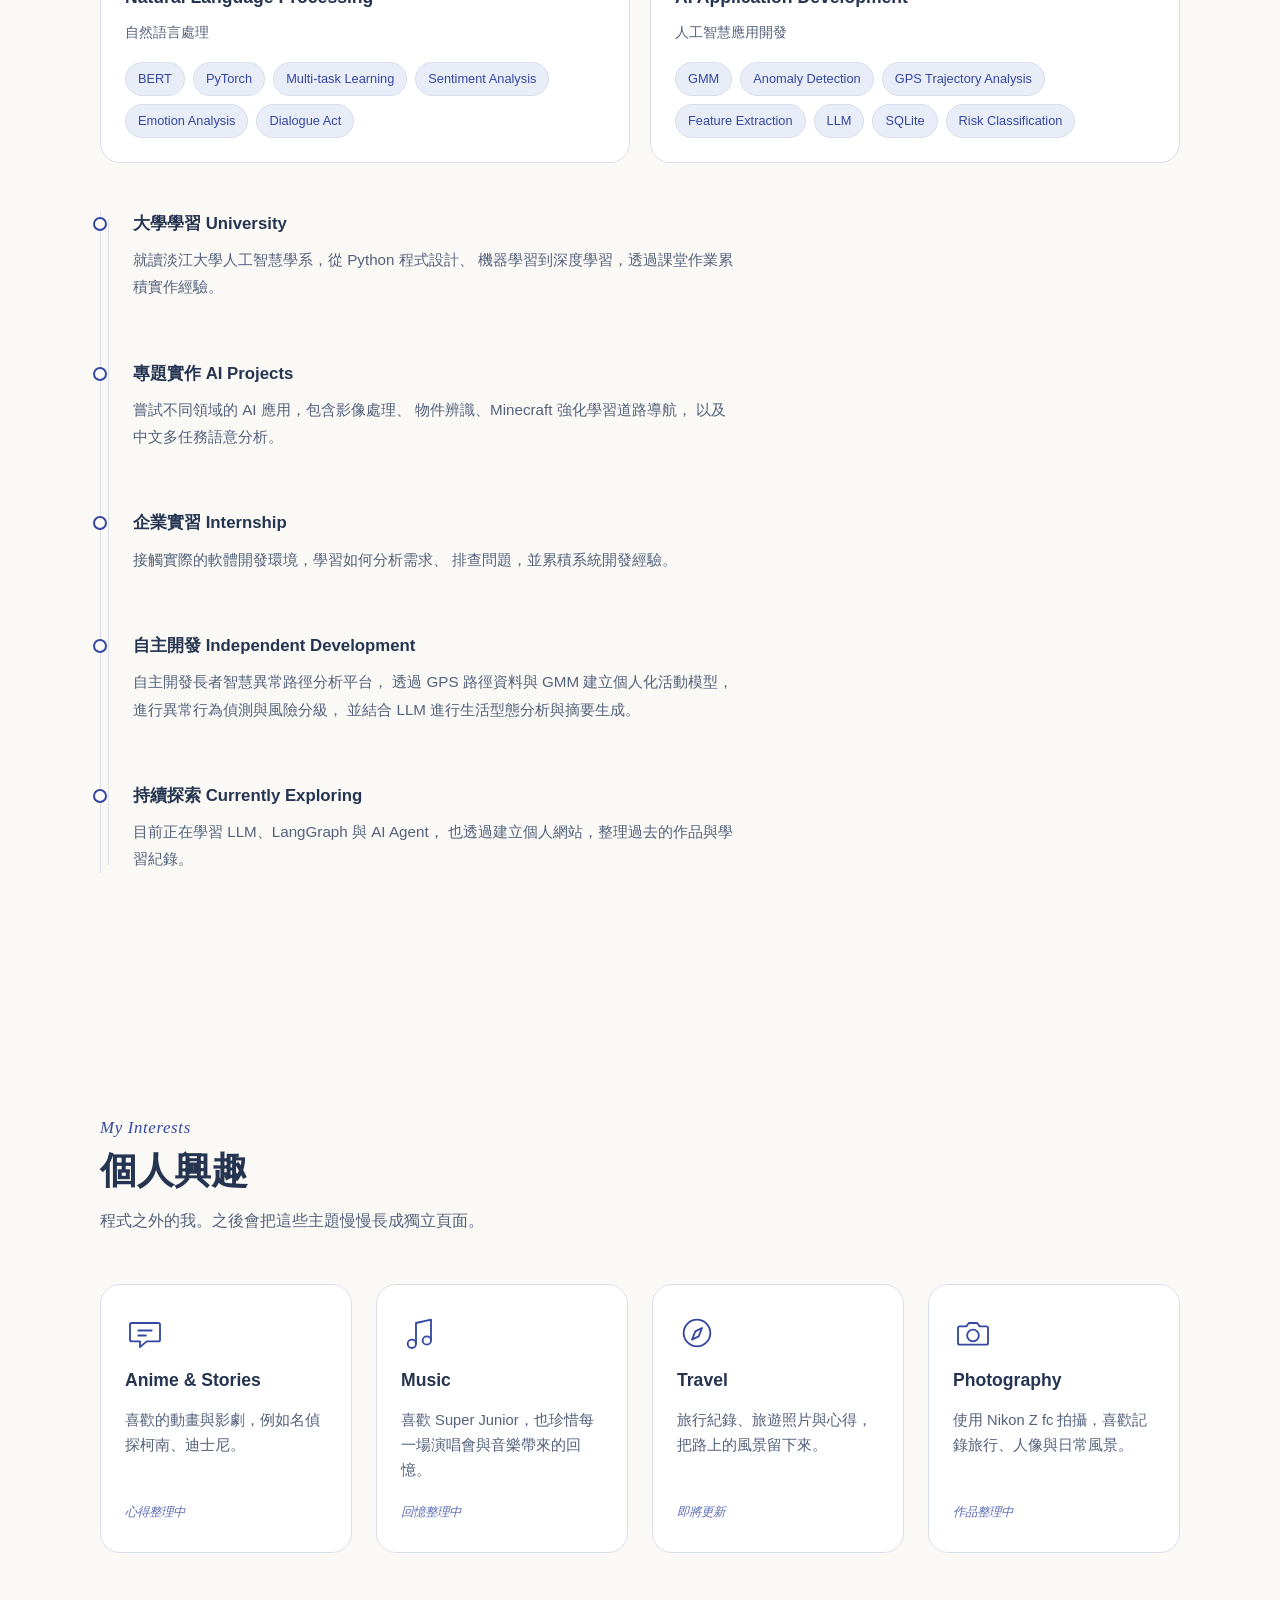
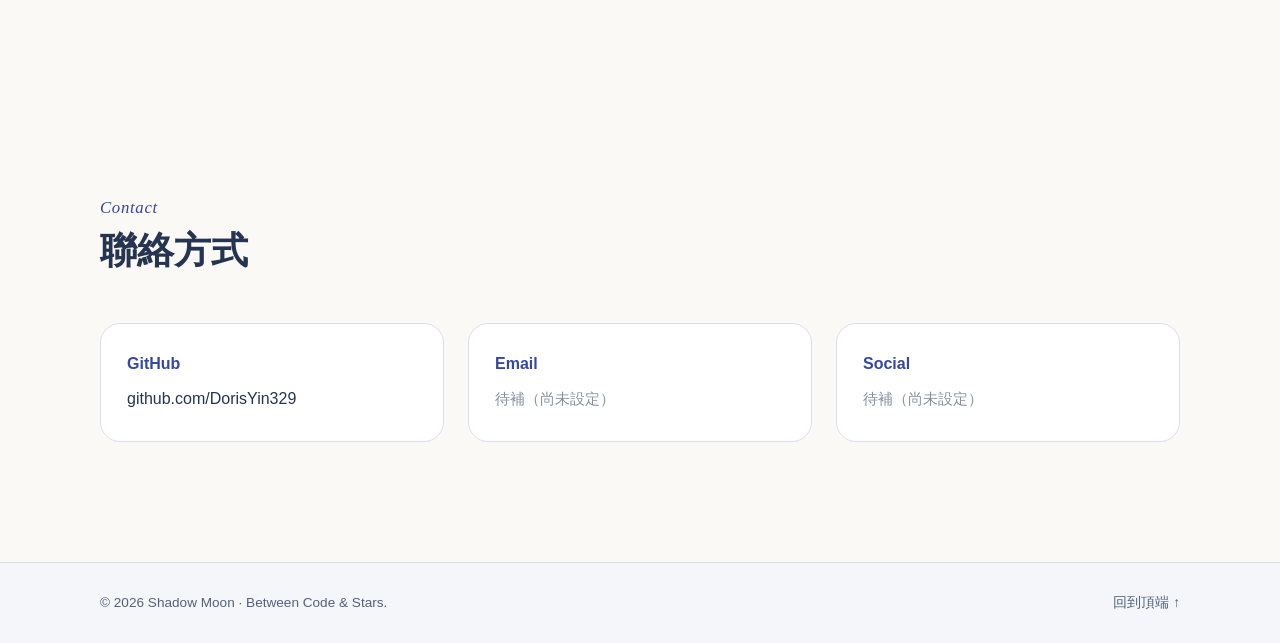
==== commit 5d742b9f: "Update website light theme and AI navigation demo video" ====
--- a/index.html
+++ b/index.html
@@ -6,7 +6,7 @@
   <title>Shadow Moon｜Between Code &amp; Stars.</title>
   <meta name="description" content="Shadow Moon 是 DorisYin329 的個人網站：AI 與軟體開發作品、學習歷程，以及動畫、音樂、旅行與攝影的生活紀錄。">
   <meta name="author" content="DorisYin329">
-  <meta name="theme-color" content="#0b1026">
+  <meta name="theme-color" content="#FAF9F6">
   <link rel="canonical" href="https://dorisyin329.github.io/">
 
   <!-- Open Graph / Twitter -->
@@ -88,13 +88,13 @@
           <svg class="moon" viewBox="0 0 240 240" width="240" height="240">
             <defs>
               <radialGradient id="moonFill" cx="38%" cy="34%" r="75%">
-                <stop offset="0" stop-color="#fbf8ff"/>
-                <stop offset="0.6" stop-color="#dcd5f5"/>
-                <stop offset="1" stop-color="#b7a6ff"/>
+                <stop offset="0" stop-color="#FCFCFF"/>
+                <stop offset="0.6" stop-color="#E1E7F2"/>
+                <stop offset="1" stop-color="#B8C8E5"/>
               </radialGradient>
             </defs>
             <circle cx="120" cy="120" r="110" fill="url(#moonFill)"/>
-            <g fill="#9d8fe0" opacity="0.28">
+            <g fill="#9EADCA" opacity="0.28">
               <circle cx="86" cy="92" r="20"/>
               <circle cx="152" cy="74" r="11"/>
               <circle cx="158" cy="146" r="26"/>
--- a/css/style.css
+++ b/css/style.css
@@ -527,4 +527,150 @@
 /* 最後一個項目 */
 .timeline > li:last-child {
     padding-bottom: 0;
+}
+
+/* =========================================
+   Shadow Moon - Light Editorial Theme
+   ========================================= */
+
+:root {
+    --bg: #FAF9F6;
+    --bg-soft: #F4F6FA;
+    --royal: #3448A1;
+    --moon: #3448A1;
+    --text: #253451;
+    --text-muted: #53617B;
+    --card: #FFFFFF;
+    --card-hover: #F7F9FD;
+    --line: #D9DFEA;
+}
+
+/* 整體背景 */
+body {
+    background: var(--bg);
+}
+
+/* 導覽列 */
+.site-header {
+    background: rgba(250, 249, 246, 0.95);
+}
+
+.primary-nav a.is-active {
+    color: var(--royal);
+    background: #E8EDF8;
+}
+
+.primary-nav a:hover {
+    color: var(--royal);
+    background: #E8EDF8;
+}
+
+/* 按鈕 */
+.btn {
+    color: var(--royal);
+    border-color: var(--royal);
+    box-shadow: none;
+}
+
+.btn:hover {
+    background: #E8EDF8;
+    box-shadow: none;
+}
+
+.btn--primary {
+    color: #FFFFFF;
+    background: var(--royal);
+}
+
+.btn--primary:hover {
+    color: #FFFFFF;
+    background: #253A91;
+    box-shadow: none;
+}
+
+/* 專題的 View Details 按鈕 */
+.card-actions .btn:first-child {
+    color: #FFFFFF;
+    background: var(--royal);
+}
+
+.card-actions .btn:first-child:hover {
+    background: #253A91;
+}
+
+/* GitHub 按鈕 */
+.btn--ghost {
+    color: var(--text-muted);
+    border-color: var(--line);
+    background: transparent;
+}
+
+/* 卡片 */
+.card:hover,
+.skill-card:hover {
+    background: #F7F9FD;
+    border-color: #A9B9D8;
+    box-shadow: 0 8px 24px rgba(37, 52, 81, 0.08);
+}
+
+/* 技術標籤 */
+.chip-row li,
+.tags li,
+.skill-card .tags li {
+    color: var(--royal);
+    background: #E8EDF8;
+    border-color: #D9DFEA;
+}
+
+/* 月亮與星星 */
+.moon {
+    animation: none;
+}
+
+.moon-glow {
+    background: radial-gradient(
+        circle,
+        rgba(184, 200, 229, 0.18),
+        transparent 68%
+    );
+    animation: none;
+}
+
+.orbit-star {
+    background: #8DA4CC;
+    box-shadow: none;
+    animation: none;
+}
+
+/* 時間軸 */
+.timeline-dot,
+.timeline > li::before {
+    border-color: var(--royal);
+    box-shadow: none;
+}
+
+/* 頁尾 */
+.site-footer {
+    background: #F4F6FA;
+}
+
+/* 彈出視窗 */
+.modal {
+    background: #FFFFFF;
+    box-shadow: 0 16px 48px rgba(37, 52, 81, 0.16);
+}
+
+.modal::backdrop {
+    background: rgba(37, 52, 81, 0.35);
+}
+
+.skip-link {
+    color: #FFFFFF;
+}
+
+/* 手機版選單 */
+@media (max-width: 820px) {
+    .primary-nav {
+        background: #FAF9F6;
+    }
 }
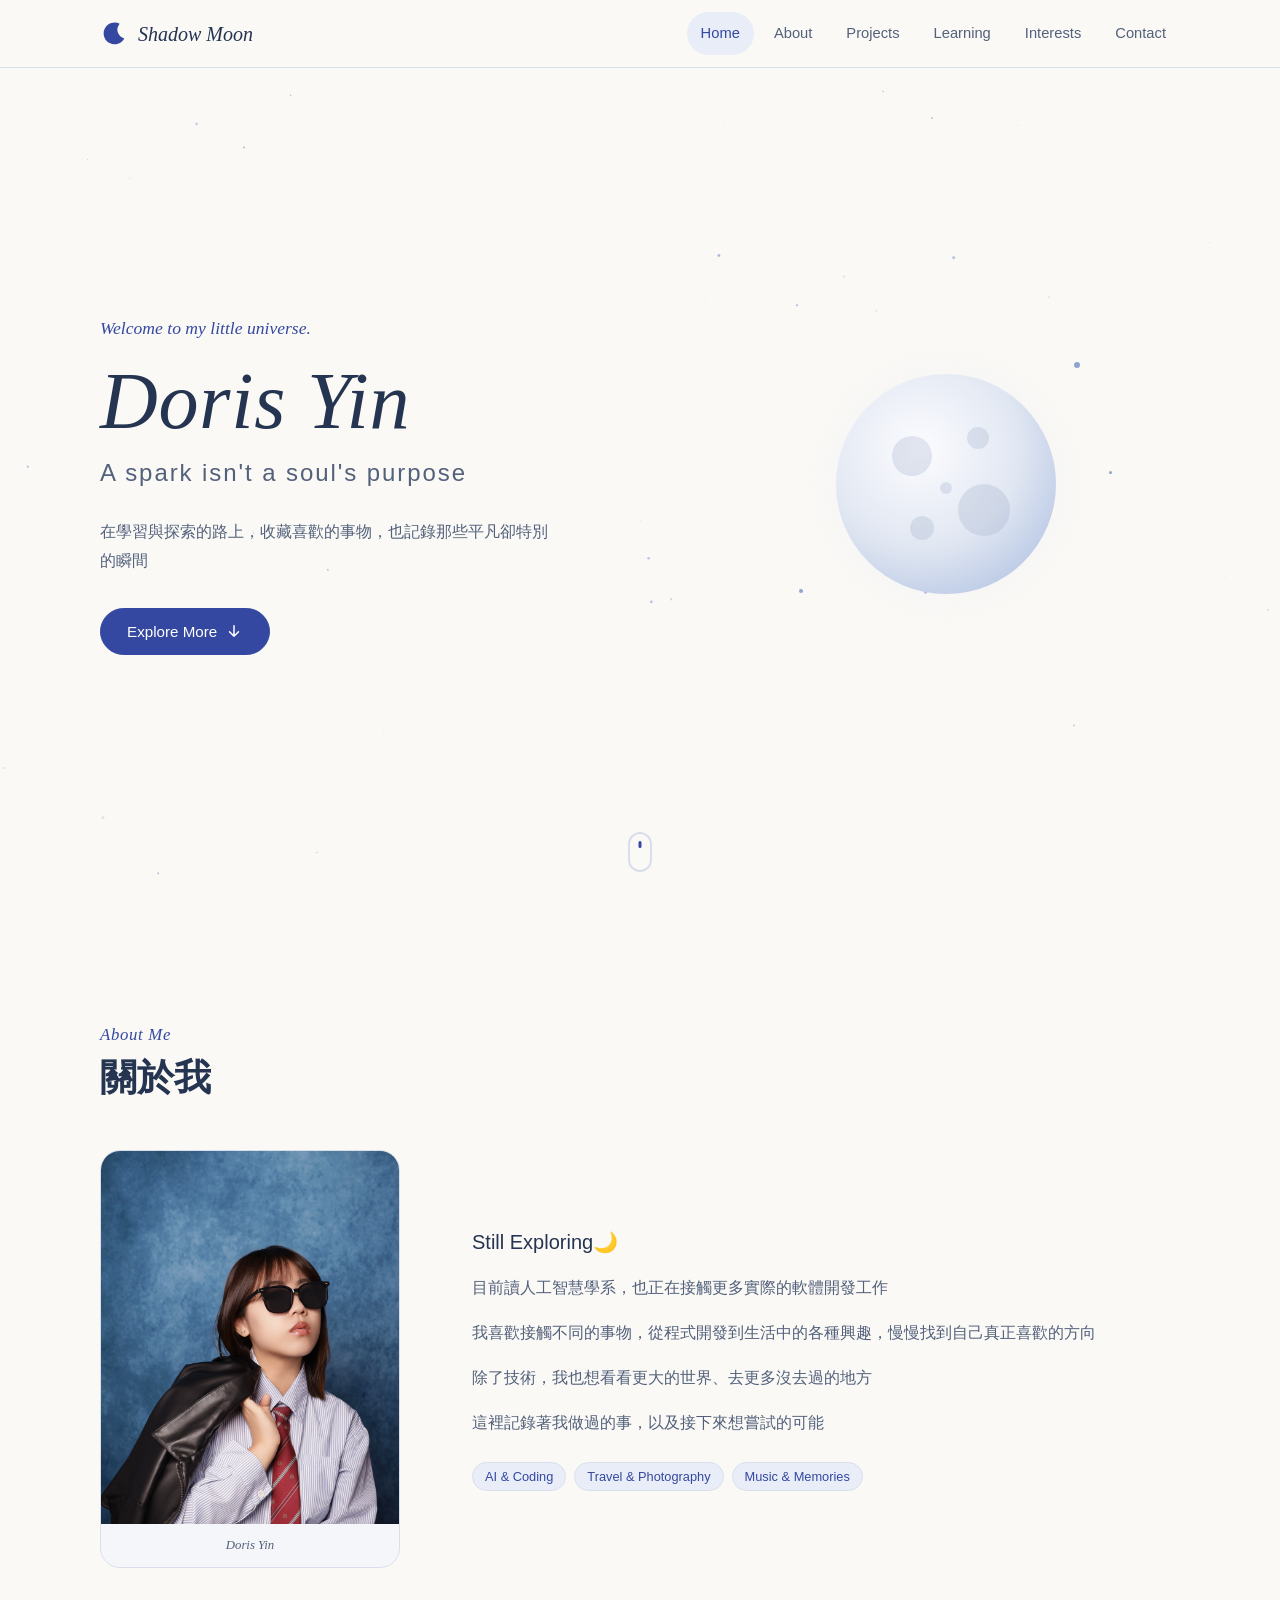
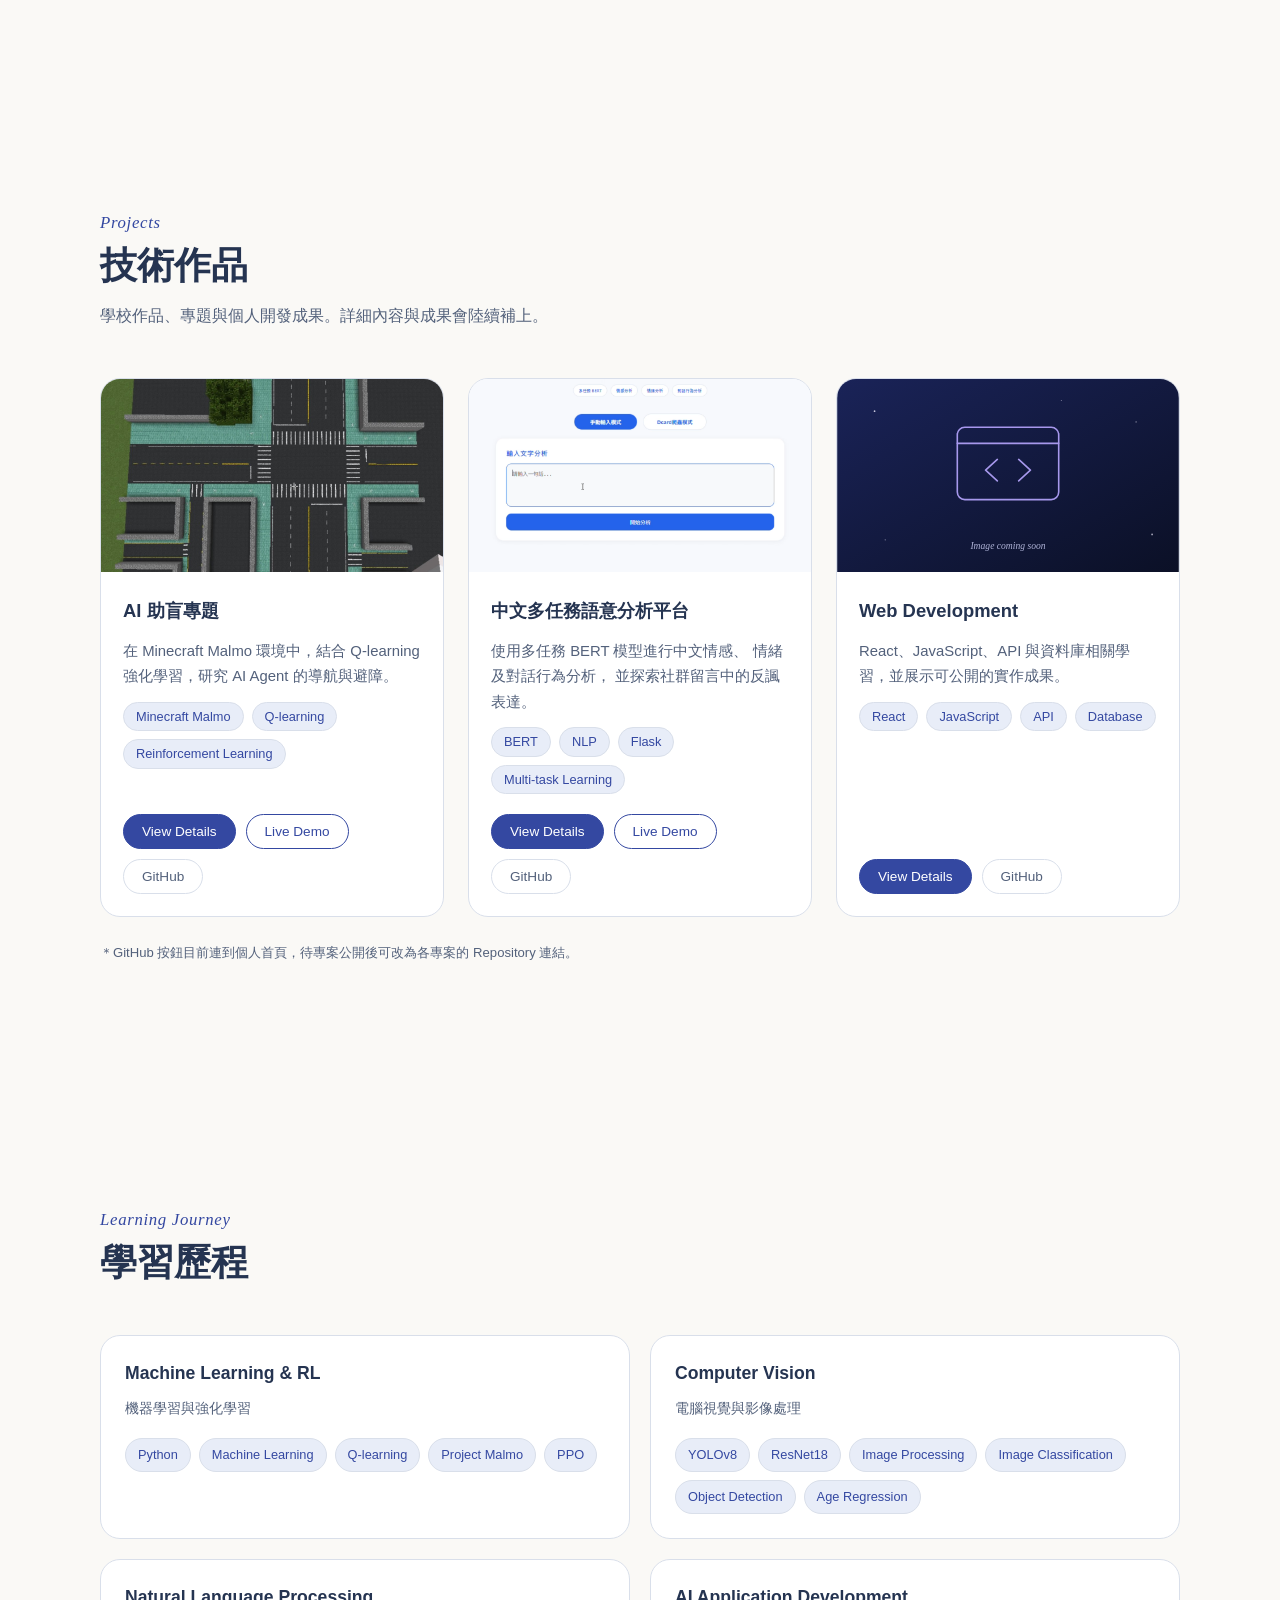
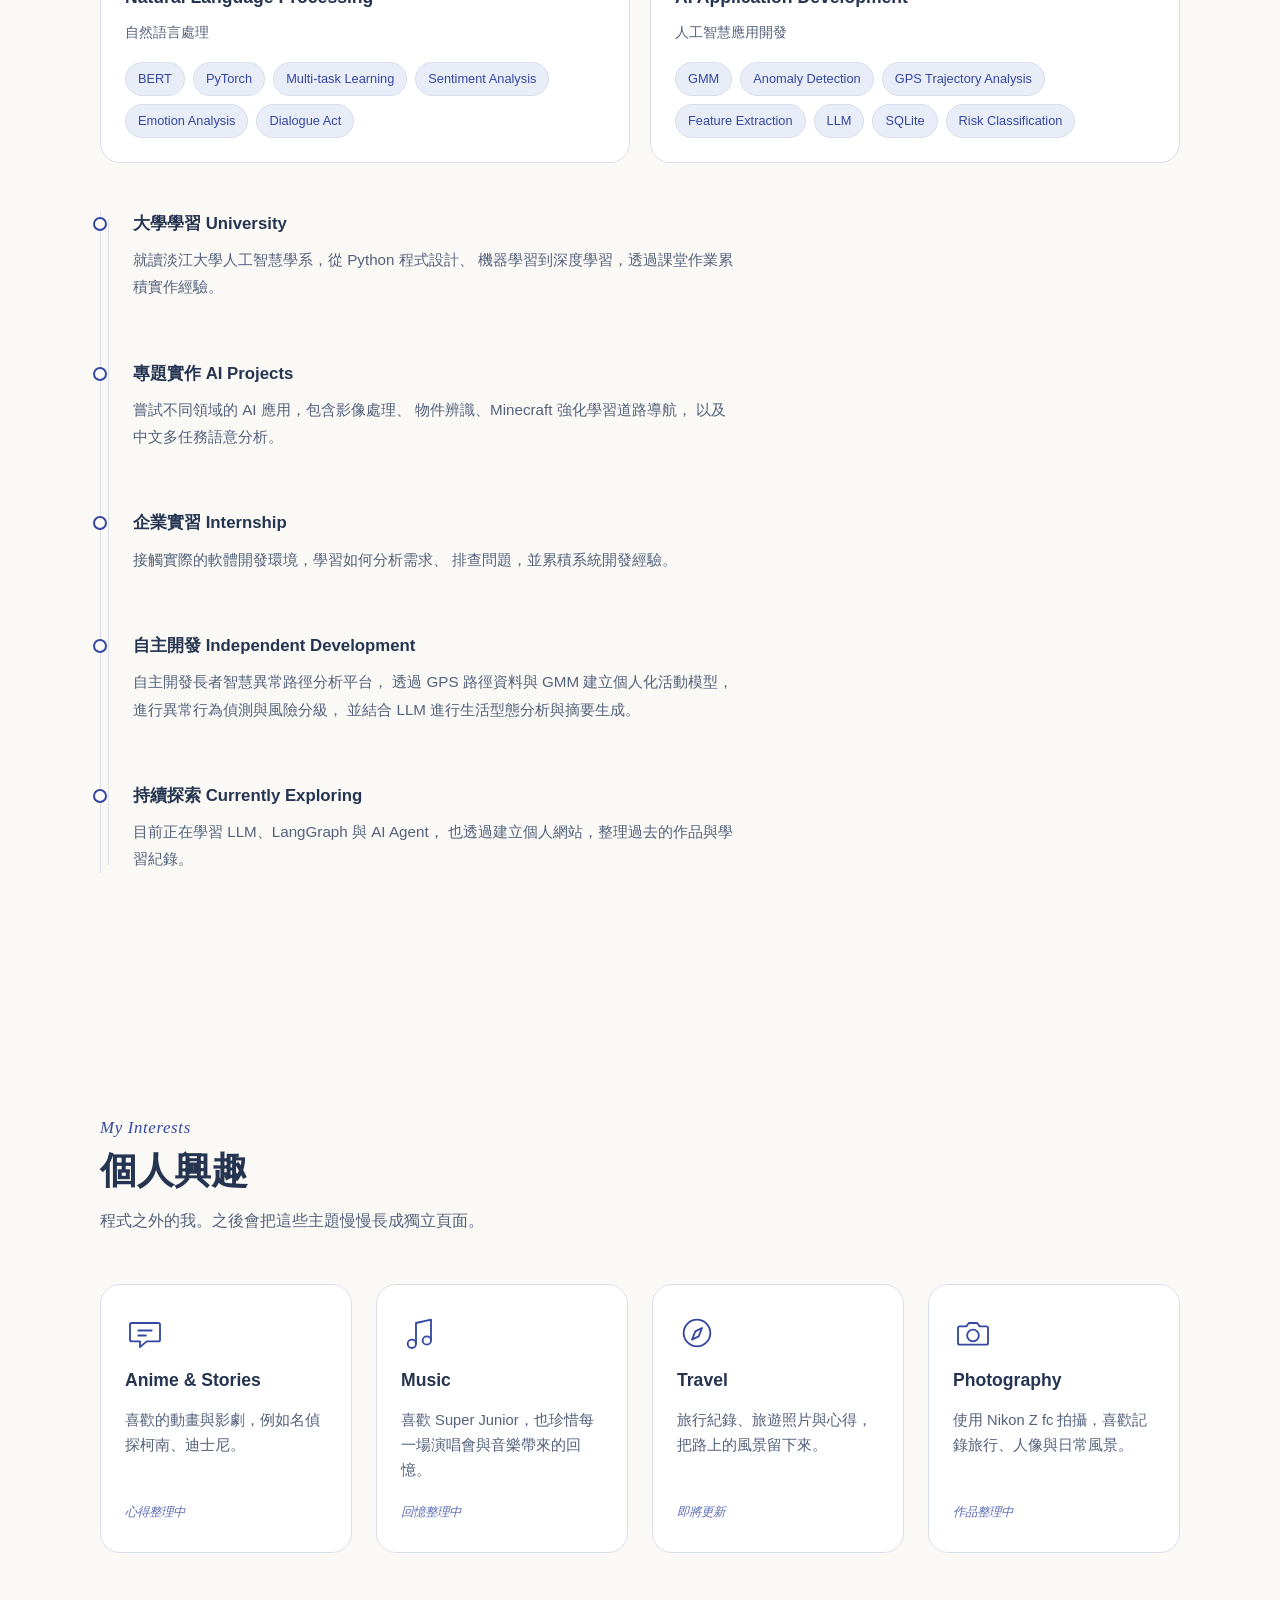
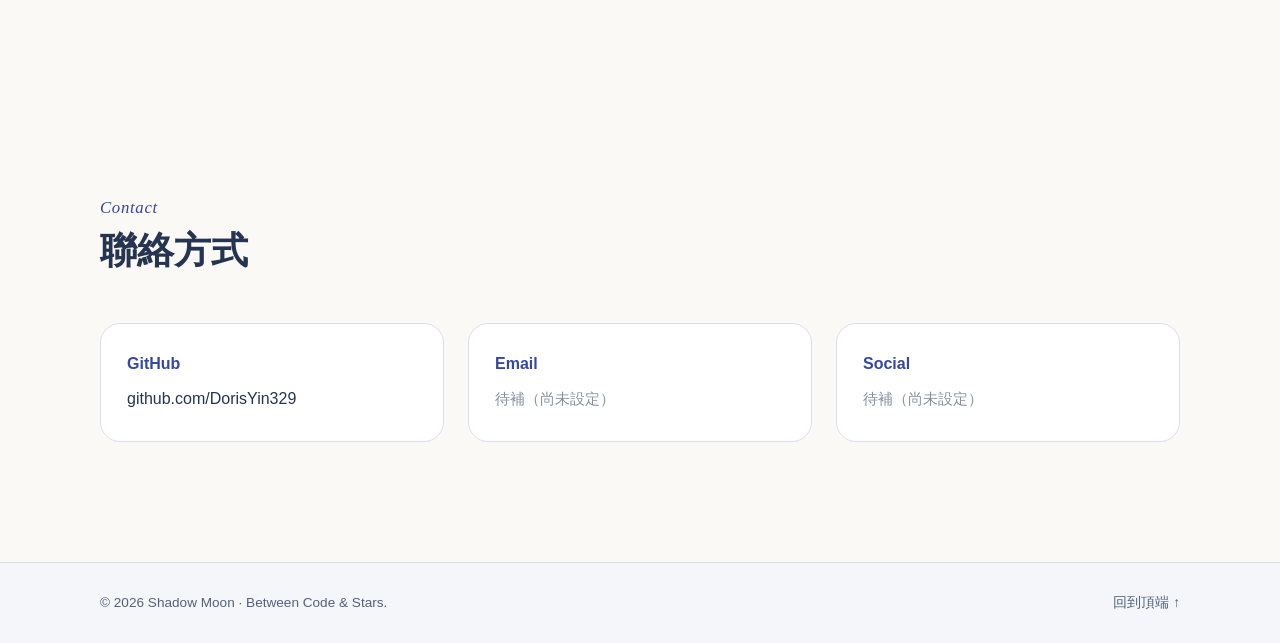
==== commit 6bc5461f: "Refresh homepage CSS and JS cache" ====
--- a/index.html
+++ b/index.html
@@ -20,7 +20,7 @@
   <meta name="twitter:card" content="summary_large_image">
 
   <link rel="icon" href="images/favicon.svg" type="image/svg+xml">
-  <link rel="stylesheet" href="css/style.css">
+  <link rel="stylesheet" href="css/style.css?v=2">
 
   <script type="application/ld+json">
   {
